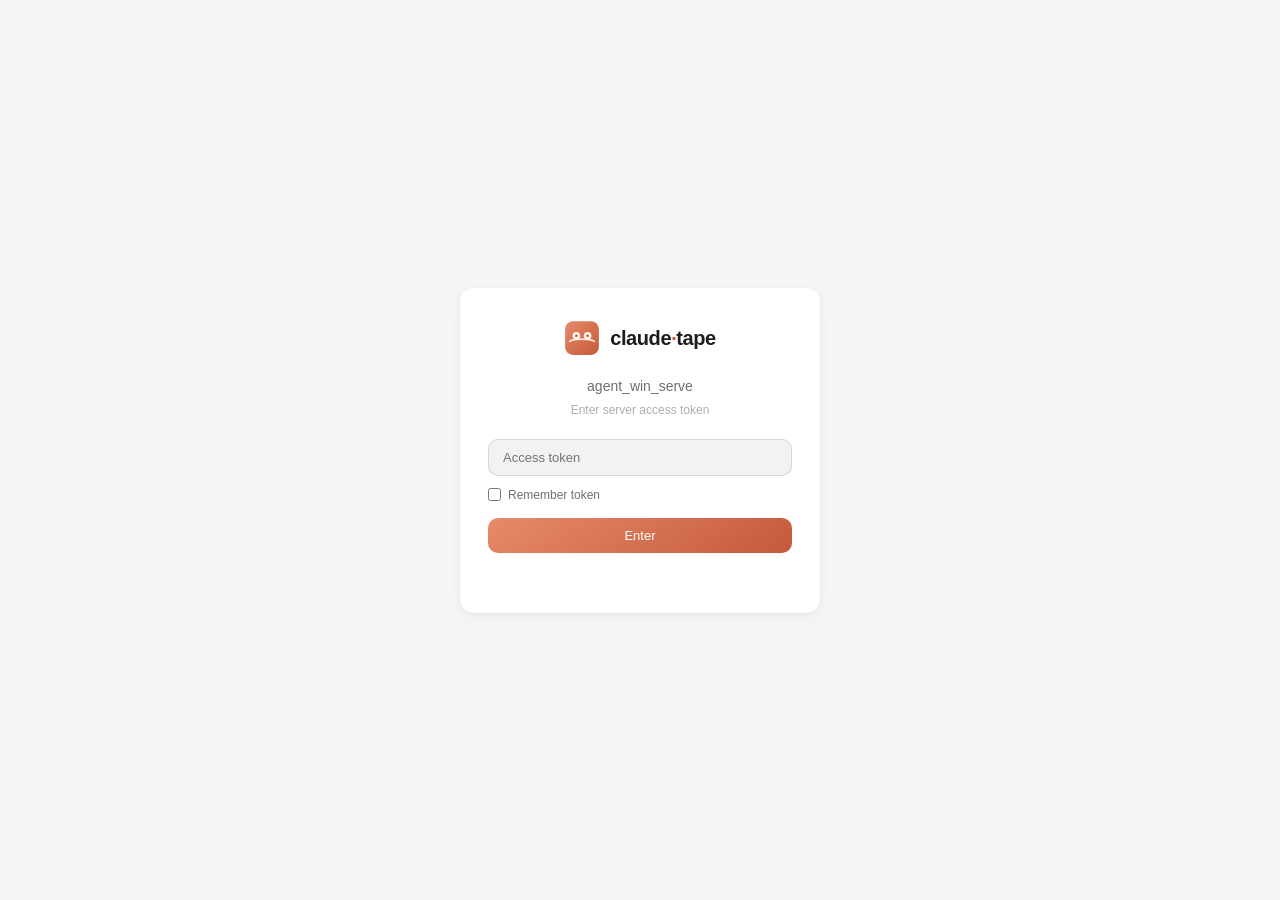
==== static/index.html @ 6f45e355 "feat(ui): cloud card in Config View — device authorization + disconnect Co-Authored-By: Claude Sonne" ====
<!DOCTYPE html>
<html lang="en">
<head>
  <meta charset="utf-8" />
  <meta name="viewport" content="width=device-width, initial-scale=1, viewport-fit=cover" />
  <title>claude·tape</title>
  <link rel="icon" href="/static/favicon.ico" type="image/x-icon" />
  <link rel="stylesheet" href="/static/vendor/xterm.css" />
  <style>
    /* ── Design Tokens — claude·tape Brand ────────────────────── */
    :root {
      --bg:       #f5f5f7;
      --s1:       #ffffff;
      --s2:       #f2f2f5;
      --s3:       #e8e8ed;
      --b:        rgba(0,0,0,.07);
      --bm:       rgba(0,0,0,.12);
      --t1:       #1d1d1f;
      --t2:       #6e6e73;
      --t3:       #aeaeb2;
      --accent:   #E78A6A;
      --accent-dk:#C45A3A;
      --accent-bg:rgba(231,138,106,.1);
      --accent-g: linear-gradient(145deg, #E78A6A, #C45A3A);
      --green:    #28a745;
      --red:      #ff3b30;
      --r:        14px;
      --rsm:      10px;
      --rxs:      8px;
      --card-shadow: 0 1px 3px rgba(0,0,0,.04), 0 4px 16px rgba(0,0,0,.04);
    }
    *, *::before, *::after { box-sizing: border-box; margin: 0; padding: 0; }

    html, body {
      height: 100%;
      background: var(--bg);
      color: var(--t1);
      font-family: -apple-system, BlinkMacSystemFont, "Helvetica Neue", "Segoe UI", sans-serif;
      font-size: 13px;
      line-height: 1.5;
      -webkit-font-smoothing: antialiased;
    }
    /* Subtle grain texture on background */
    body::after {
      content: ''; position: fixed; inset: 0; z-index: 0; pointer-events: none;
      opacity: .025;
      background-image: url("data:image/svg+xml,%3Csvg width='60' height='60' viewBox='0 0 60 60' xmlns='http://www.w3.org/2000/svg'%3E%3Cg fill='none' fill-rule='evenodd'%3E%3Cg fill='%23000' fill-opacity='1'%3E%3Cpath d='M36 34v-4h-2v4h-4v2h4v4h2v-4h4v-2h-4zm0-30V0h-2v4h-4v2h4v4h2V6h4V4h-4zM6 34v-4H4v4H0v2h4v4h2v-4h4v-2H6zM6 4V0H4v4H0v2h4v4h2V6h4V4H6z'/%3E%3C/g%3E%3C/g%3E%3C/svg%3E");
    }
    .hidden { display: none !important; }

    ::-webkit-scrollbar { width: 5px; height: 5px; }
    ::-webkit-scrollbar-track { background: transparent; }
    ::-webkit-scrollbar-thumb { background: rgba(0,0,0,.15); border-radius: 3px; }
    ::-webkit-scrollbar-thumb:hover { background: rgba(0,0,0,.25); }

    /* ── Token Gate ─────────────────────────────────────────── */
    #gate {
      position: fixed; inset: 0; z-index: 10;
      background: var(--bg);
      display: flex; align-items: center; justify-content: center;
    }
    .gate-box {
      width: 360px; max-width: 90vw;
      background: var(--s1);
      border-radius: var(--r);
      padding: 32px 28px;
      box-shadow: var(--card-shadow);
      animation: fadeUp .22s cubic-bezier(.16,1,.3,1);
    }
    .gate-brand {
      display: flex; align-items: center; justify-content: center;
      gap: 10px; margin-bottom: 20px;
    }
    .gate-brand svg { flex-shrink: 0; }
    .gate-brand-name {
      font-size: 20px; font-weight: 700; letter-spacing: -.02em;
      color: var(--t1);
    }
    .gate-brand-name em { font-style: normal; color: var(--accent-dk); }
    .gate-title {
      font-size: 14px; font-weight: 500;
      color: var(--t2); text-align: center; margin-bottom: 4px;
    }
    .gate-sub {
      font-size: 12px; color: var(--t3); text-align: center; margin-bottom: 20px;
    }
    .gate-box input[type="password"] {
      width: 100%; background: var(--s2); color: var(--t1);
      border: 1px solid var(--bm); border-radius: var(--rsm);
      padding: 10px 14px; font-size: 13px; outline: none; margin-bottom: 10px;
      transition: border-color .15s, box-shadow .15s;
    }
    .gate-box input[type="password"]:focus {
      border-color: var(--accent);
      box-shadow: 0 0 0 3px var(--accent-bg);
    }
    .gate-remember {
      display: flex; align-items: center; gap: 7px;
      font-size: 12px; color: var(--t2); margin-bottom: 14px; cursor: pointer;
      user-select: none;
    }
    .gate-remember input[type="checkbox"] {
      width: auto; margin: 0; accent-color: var(--accent); cursor: pointer;
    }
    #enter {
      width: 100%; background: var(--accent-g); color: #fff; border: none;
      border-radius: var(--rsm); padding: 10px; font-size: 13px;
      font-weight: 500; cursor: pointer;
      transition: filter .15s, transform .1s;
    }
    #enter:hover  { filter: brightness(1.08); }
    #enter:active { transform: scale(.98); filter: brightness(.95); }
    #gate-err { color: var(--red); font-size: 12px; min-height: 18px; margin-top: 10px; text-align: center; }

    /* ── Home ───────────────────────────────────────────────── */
    #home {
      position: fixed; inset: 0; z-index: 5;
      overflow-y: auto; background: var(--bg);
    }
    .home-wrap { max-width: 760px; margin: 0 auto; padding: 28px 20px 48px; }

    .sec-label {
      font-size: 10.5px; font-weight: 600; letter-spacing: .07em;
      text-transform: uppercase; color: var(--t3);
      padding: 0 4px; margin-bottom: 8px; margin-top: 26px;
    }
    .sec-label:first-child { margin-top: 0; }

    .home-card {
      background: var(--s1); border-radius: var(--r);
      box-shadow: var(--card-shadow); padding: 14px 16px;
      border: 1px solid var(--b);
    }
    .new-row { display: flex; gap: 8px; align-items: center; flex-wrap: wrap; }

    .new-row select {
      background: var(--s2); color: var(--t1);
      border: 1px solid var(--bm); border-radius: var(--rxs);
      padding: 7px 10px; font-size: 12px; outline: none; cursor: pointer;
      transition: border-color .15s; appearance: auto;
    }
    .new-row select:focus { border-color: var(--accent); }

    #start {
      background: var(--accent-g); color: #fff; border: none;
      border-radius: var(--rxs); padding: 7px 18px; font-size: 12px;
      font-weight: 500; cursor: pointer; transition: filter .15s;
    }
    #start:hover { filter: brightness(1.08); }

    #config {
      background: var(--s2); color: var(--t2);
      border: 1px solid var(--bm); border-radius: var(--rxs);
      padding: 7px 14px; font-size: 12px; cursor: pointer;
      transition: background .13s, color .13s, border-color .13s;
    }
    #config:hover { background: var(--s3); color: var(--t1); border-color: var(--accent); }

    /* History groups */
    .grp { margin-bottom: 8px; }
    .grp-head {
      display: flex; align-items: center; gap: 8px;
      padding: 7px 10px; border-radius: var(--rsm);
      cursor: pointer; user-select: none; transition: background .12s;
    }
    .grp-head:hover { background: rgba(0,0,0,.04); }
    .grp-head .caret { color: var(--t3); font-size: 10px; width: 10px; text-align: center; }
    .grp-head .path  { color: var(--t2); font-size: 12px; word-break: break-all; }
    .grp-head .count {
      margin-left: auto; font-size: 10.5px; color: var(--t3);
      background: var(--s3); border-radius: 20px; padding: 1px 8px;
    }

    .grp-body {
      background: var(--s1); border-radius: var(--rsm);
      box-shadow: var(--card-shadow);
      border: 1px solid var(--b);
    }

    /* Session row */
    .sess {
      display: flex; align-items: center; gap: 0;
      padding: 8px 12px; font-size: 12px;
      border-bottom: 1px solid var(--b);
      transition: background .1s; position: relative;
    }
    .sess:last-child { border-bottom: none; }
    .sess:hover { background: rgba(0,0,0,.025); }
    .grp-body .sess-hdr + .sess { border-radius: var(--rsm) var(--rsm) 0 0; }
    .grp-body .sess:last-child  { border-radius: 0 0 var(--rsm) var(--rsm); }
    .grp-body .sess:last-child:is(.sess-hdr + .sess) { border-radius: var(--rsm); }

    .sess .dot {
      width: 7px; height: 7px;
      flex: none; border-radius: 50%;
    }
    .sess .dot.active { background: var(--green); box-shadow: 0 0 4px rgba(40,167,69,.4); }
    .sess .dot.closed { background: var(--t3); }

    .sess .when {
      width: 88px; flex: none; padding-right: 8px;
      color: var(--t2); font-size: 11px; font-variant-numeric: tabular-nums;
    }
    .m-select {
      width: 150px; flex: none; margin-right: 4px;
      background: transparent; color: var(--accent-dk);
      border: 1px solid transparent; border-radius: var(--rxs);
      padding: 2px 4px; font-size: 11px; outline: none;
      cursor: pointer; appearance: auto;
      transition: background .12s, border-color .12s;
    }
    .m-select:hover { background: var(--accent-bg); border-color: rgba(231,138,106,.25); }
    .m-select:focus { background: var(--accent-bg); border-color: var(--accent); }
    .tag-input-wrap {
      flex: 1; min-width: 0; padding-right: 4px;
      display: flex; align-items: flex-start; gap: 4px;
    }
    .tag-input {
      flex: 1; min-width: 0;
      background: transparent; color: var(--t2);
      border: 1px solid transparent; border-radius: var(--rxs);
      padding: 2px 6px; font-size: 11px; outline: none;
      resize: none; overflow: hidden;
      line-height: 1.5; font-family: inherit;
      display: block;
      transition: border-color .15s, background .15s, color .15s;
    }
    .tag-input::placeholder { color: var(--t3); }
    .tag-input:hover { background: var(--s2); border-color: var(--bm); }
    .tag-input:focus {
      background: var(--s1); border-color: var(--accent); color: var(--t1);
      box-shadow: 0 0 0 2px var(--accent-bg);
    }
    .tag-btns { display: none; gap: 4px; flex: none; padding-top: 1px; }
    .tag-btns.visible { display: flex; }
    .sess .spacer { flex-shrink: 0; margin-left: auto; }

    /* Session column header */
    .sess-hdr {
      display: flex; align-items: center; gap: 0;
      padding: 6px 12px 4px;
      font-size: 10px; font-weight: 600; letter-spacing: .07em;
      text-transform: uppercase; color: var(--t3);
    }
    .sess-hdr .hdr-dot  { width: 7px; flex: none; }
    .sess-hdr .hdr-when { width: 88px; flex: none; padding-right: 8px; }
    .sess-hdr .hdr-model { width: 150px; flex: none; margin-right: 4px; }
    .sess-hdr .hdr-tag  { flex: 1; min-width: 0; }

    /* Session buttons */
    .sess button {
      flex: none;
      background: var(--s2); color: var(--t2);
      border: 1px solid var(--bm); border-radius: var(--rxs);
      padding: 3px 9px; font-size: 11px; cursor: pointer; white-space: nowrap;
      transition: background .12s, border-color .12s, color .12s;
    }
    .sess button:hover { background: var(--s3); color: var(--t1); }

    .sess button.act {
      background: var(--accent-g); color: #fff;
      border-color: transparent; font-weight: 500;
    }
    .sess button.act:hover { filter: brightness(1.08); }

    /* more dropdown */
    .more-wrap { position: relative; flex: none; margin-left: 6px; }
    .more-btn {
      background: transparent; border: none; cursor: pointer;
      color: var(--t3); font-size: 16px; padding: 0 4px;
      border-radius: var(--rxs);
      transition: background .1s, color .1s;
    }
    .more-btn:hover { background: rgba(0,0,0,.06); color: var(--t2); }
    .more-drop {
      position: absolute; top: 100%; right: 0; z-index: 9999;
      background: var(--s1);
      border: 1px solid var(--bm);
      border-radius: var(--rsm);
      box-shadow: 0 6px 24px rgba(0,0,0,.12), 0 1px 4px rgba(0,0,0,.07);
      min-width: 150px; padding: 4px;
      margin-top: 4px;
    }
    .mi {
      display: block; width: 100%; text-align: left;
      background: transparent; color: var(--t1);
      border: none; border-radius: var(--rxs);
      padding: 6px 10px; font-size: 12px; cursor: pointer;
      transition: background .1s;
    }
    .mi:hover { background: var(--s2); }
    .mi.del { color: var(--red); }
    .mi.del:hover { background: rgba(255,59,48,.08); }
    .more-sep { height: 1px; background: var(--b); margin: 3px 0; }

    /* ── Config View ────────────────────────────────────────── */
    #configview {
      position: fixed; inset: 0; z-index: 5;
      overflow-y: auto; background: var(--bg);
    }
    #cfgbar {
      display: flex; align-items: center; gap: 10px;
      padding: 8px 16px;
      background: var(--s1); border-bottom: 1px solid var(--b);
      position: sticky; top: 0; z-index: 2;
    }
    #cfgbar button {
      background: var(--s2); color: var(--t2);
      border: 1px solid var(--bm); border-radius: var(--rxs);
      padding: 5px 12px; font-size: 12px; cursor: pointer;
      transition: background .12s, color .12s;
    }
    #cfgbar button:hover { background: var(--s3); color: var(--t1); }
    .cfg-title {
      font-size: 13px; font-weight: 600; color: var(--t1);
    }
    #cfg-status { margin-left: auto; font-size: 12px; color: var(--accent-dk); }

    #cfg-body {
      max-width: 680px; margin: 0 auto; padding: 24px 20px 48px;
    }
    .cfg-card {
      background: var(--s1); border-radius: var(--r);
      box-shadow: var(--card-shadow); padding: 20px;
      margin-bottom: 16px;
      border: 1px solid var(--b);
    }
    .cfg-h {
      font-size: 13px; font-weight: 600; color: var(--t1);
      margin-bottom: 10px;
    }
    .cfg-field {
      display: block; font-size: 12px; color: var(--t2);
      margin-bottom: 12px;
    }
    .cfg-field input,
    .cfg-field textarea {
      display: block; width: 100%; margin-top: 5px;
      background: var(--s2); color: var(--t1);
      border: 1px solid var(--bm); border-radius: var(--rsm);
      padding: 8px 10px; font-size: 12px; outline: none;
      font-family: "SF Mono", "JetBrains Mono", monospace;
      transition: border-color .15s, box-shadow .15s;
    }
    .cfg-field input:focus,
    .cfg-field textarea:focus {
      border-color: var(--accent);
      box-shadow: 0 0 0 3px var(--accent-bg);
    }
    .cfg-field textarea { resize: vertical; }

    /* Model rows */
    .cfg-model-row {
      display: flex; align-items: center; gap: 6px;
      padding: 4px 0; font-size: 12px;
    }
    .cfg-model-row input[type="checkbox"] {
      accent-color: var(--accent);
    }
    .cfg-model-name {
      flex: 1; min-width: 0;
    }
    .cfg-model-name input {
      width: 100%;
      background: var(--s2); color: var(--t1);
      border: 1px solid transparent; border-radius: var(--rxs);
      padding: 3px 6px; font-size: 12px; outline: none;
      transition: border-color .12s;
    }
    .cfg-model-name input:focus { border-color: var(--accent); }
    .cfg-model-del {
      background: transparent; border: none; cursor: pointer;
      color: var(--t3); font-size: 14px; padding: 2px 4px;
      border-radius: 3px; transition: color .1s, background .1s;
    }
    .cfg-model-del:hover { color: var(--red); background: rgba(255,59,48,.08); }

    .cfg-actions {
      display: flex; gap: 8px; margin-top: 8px;
    }
    .cfg-actions button {
      flex: 1; border-radius: var(--rsm); padding: 9px; font-size: 13px;
      font-weight: 500; cursor: pointer; border: none;
      transition: filter .15s, background .12s;
    }
    #cfg-save {
      background: var(--accent-g); color: #fff;
    }
    #cfg-save:hover { filter: brightness(1.08); }
    #cfg-apply {
      background: var(--s2); color: var(--t1); border: 1px solid var(--bm);
    }
    #cfg-apply:hover { background: var(--s3); }

    .cfg-add {
      background: var(--s2); color: var(--t2);
      border: 1px solid var(--bm); border-radius: var(--rxs);
      padding: 5px 12px; font-size: 12px; cursor: pointer;
      transition: background .12s, color .12s, border-color .12s;
    }
    .cfg-add:hover { background: var(--s3); color: var(--t1); border-color: var(--accent); }

    /* ── Terminal View ──────────────────────────────────────── */
    #termview {
      position: fixed; inset: 0; z-index: 5;
      display: flex; flex-direction: column;
    }
      #term-container {
        flex: 1;
        min-height: 0;
        overflow: hidden;
      }
        #term-container {
          position: relative;
        }
        .term-panel {
          position: absolute;
          inset: 0;
        }


    #bar {
      display: flex; align-items: center; gap: 8px;
      padding: 6px 12px;
      background: var(--s1); border-bottom: 1px solid var(--b);
      flex: none;
    }
    #status {
      margin-left: auto; font-size: 11px; color: var(--accent-dk);
      font-family: "SF Mono", "JetBrains Mono", monospace;
    }
    #back {
      background: var(--s2); color: var(--t2);
      border: 1px solid var(--bm); border-radius: var(--rxs);
      padding: 4px 10px; font-size: 12px; cursor: pointer;
      transition: background .12s, color .12s;
    }
    #back:hover { background: var(--s3); color: var(--t1); }

    /* Tab strip */
    #tab-strip {
      display: flex; align-items: center; gap: 2px;
      overflow-x: auto; flex: 1; min-width: 0;
      padding: 0 4px;
    }
    .tab-btn {
      display: flex; align-items: center; gap: 4px;
      padding: 4px 8px; border-radius: var(--rxs);
      font-size: 12px; cursor: pointer; white-space: nowrap;
      background: transparent; border: 1px solid transparent;
      color: var(--t2); transition: background .12s, border-color .12s;
      max-width: 180px; min-width: 60px; flex: none;
    }
    .tab-btn:hover { background: rgba(0,0,0,.06); }
    .tab-btn.active { background: var(--accent-bg); color: var(--accent-dk); border-color: rgba(231,138,106,.25); }

    .tab-label {
      flex: 1; overflow: hidden; text-overflow: ellipsis;
      min-width: 0; white-space: nowrap;
    }
    .tab-close {
      flex: none; color: var(--t2); font-size: 16px; line-height: 1;
      padding: 2px 5px; border: 1px solid transparent; background: none; cursor: pointer;
      border-radius: var(--rxs); transition: background .12s, border-color .12s, color .12s;
    }
    .tab-close:hover { background: rgba(255,59,48,.08); border-color: rgba(255,59,48,.2); color: var(--red); }
    .tab-more-btn {
      flex: none; color: var(--t2); font-size: 13px; line-height: 1;
      padding: 3px 6px; border: 1px solid var(--b); background: var(--s2); cursor: pointer;
      border-radius: var(--rxs); transition: background .12s, border-color .12s, color .12s, box-shadow .12s;
    }
    .tab-more-btn:hover { background: var(--s3); border-color: var(--bm); color: var(--t1); box-shadow: 0 1px 4px rgba(0,0,0,.08); }
    .tab-more-btn:active { background: var(--accent-bg); border-color: var(--accent); color: var(--accent-dk); }

    /* Tab more dropdown */
    #tab-more-drop {
      position: absolute; z-index: 10000;
      background: var(--s1);
      border: 1px solid var(--bm);
      border-radius: var(--rsm);
      box-shadow: 0 6px 24px rgba(0,0,0,.12), 0 1px 4px rgba(0,0,0,.07);
      min-width: 170px; padding: 4px;
    }
    .tmi {
      display: block; width: 100%; text-align: left;
      background: transparent; color: var(--t1);
      border: none; border-radius: var(--rxs);
      padding: 6px 10px; font-size: 12px; cursor: pointer;
      transition: background .1s;
    }
    .tmi:hover { background: var(--s2); }
    .tab-more-sep { height: 1px; background: var(--b); margin: 3px 0; }
    .tab-more-model-row {
      display: flex; align-items: center; gap: 6px;
      padding: 5px 8px; font-size: 11px; color: var(--t2);
    }
    .tab-more-model-row select {
      flex: 1; min-width: 0;
      background: var(--s2); color: var(--t1);
      border: 1px solid var(--bm); border-radius: var(--rxs);
      padding: 3px 6px; font-size: 11px; outline: none; appearance: auto; cursor: pointer;
      transition: border-color .15s;
    }
    .tab-more-model-row select:focus { border-color: var(--accent); }

    #tab-add {
      flex: none; background: transparent; color: var(--t2);
      border: 1px solid var(--bm); border-radius: var(--rxs);
      padding: 3px 10px; font-size: 15px; line-height: 1.2;
      cursor: pointer; transition: background .12s, color .12s;
    }
    #tab-add:hover { background: rgba(0,0,0,.06); color: var(--t1); }

    #tab-resume {
      flex: none; background: transparent; color: var(--accent-dk);
      border: 1px solid rgba(231,138,106,.3); border-radius: var(--rxs);
      padding: 3px 10px; font-size: 15px; line-height: 1.2;
      cursor: pointer; transition: background .12s, color .12s, border-color .12s;
    }
    #tab-resume:hover { background: var(--accent-bg); border-color: var(--accent); color: var(--accent-dk); }

    /* ── Rename Tab Modal ───────────────────────────────────── */
    #rnm {
      position: fixed; inset: 0; z-index: 20000;
      background: rgba(0,0,0,.35);
      display: flex; align-items: center; justify-content: center;
      animation: fadeIn .12s ease;
    }
    .rnm-card {
      background: var(--s1); border-radius: var(--r);
      box-shadow: 0 20px 60px rgba(0,0,0,.2), 0 2px 8px rgba(0,0,0,.1);
      width: 300px; max-width: 90vw; padding: 24px 20px 18px;
      animation: fadeUp .16s cubic-bezier(.16,1,.3,1);
    }
    .rnm-title {
      font-size: 15px; font-weight: 600; letter-spacing: -.015em;
      color: var(--t1); margin-bottom: 14px;
    }
    .rnm-input {
      display: block; width: 100%;
      background: var(--s2); color: var(--t1);
      border: 1px solid var(--bm); border-radius: var(--rsm);
      padding: 9px 12px; font-size: 13px; outline: none;
      transition: border-color .15s, box-shadow .15s;
    }
    .rnm-input:focus {
      border-color: var(--accent);
      box-shadow: 0 0 0 3px var(--accent-bg);
    }
    .rnm-actions { display: flex; gap: 8px; margin-top: 14px; }
    .rnm-actions button {
      flex: 1; border-radius: var(--rsm); padding: 9px; font-size: 13px;
      cursor: pointer; border: none; transition: filter .15s, background .12s;
    }
    #rnm-cancel { background: var(--s2); color: var(--t1); border: 1px solid var(--bm) !important; }
    #rnm-cancel:hover { background: var(--s3); }
    #rnm-save { background: var(--accent-g); color: #fff; font-weight: 500; }
    #rnm-save:hover { filter: brightness(1.08); }

    /* ── New Tab Modal ──────────────────────────────────────── */
    #ntm {
      position: fixed; inset: 0; z-index: 20000;
      background: rgba(0,0,0,.35);
      display: flex; align-items: center; justify-content: center;
      animation: fadeIn .12s ease;
    }
    .ntm-card {
      background: var(--s1); border-radius: var(--r);
      box-shadow: 0 20px 60px rgba(0,0,0,.2), 0 2px 8px rgba(0,0,0,.1);
      width: 320px; max-width: 90vw; padding: 24px 20px 18px;
      animation: fadeUp .16s cubic-bezier(.16,1,.3,1);
    }
    .ntm-title {
      font-size: 15px; font-weight: 600; letter-spacing: -.015em;
      color: var(--t1); margin-bottom: 18px;
    }
    .ntm-field {
      display: block; font-size: 12px; color: var(--t2); margin-bottom: 14px;
    }
    .ntm-field select {
      display: block; width: 100%; margin-top: 5px;
      background: var(--s2); color: var(--t1);
      border: 1px solid var(--bm); border-radius: var(--rsm);
      padding: 8px 10px; font-size: 12px; outline: none; appearance: auto;
      transition: border-color .15s;
    }
    .ntm-field select:focus { border-color: var(--accent); }
    .ntm-actions { display: flex; gap: 8px; margin-top: 6px; }
    .ntm-actions button {
      flex: 1; border-radius: var(--rsm); padding: 9px; font-size: 13px;
      cursor: pointer; border: none; transition: filter .15s, background .12s;
    }
    #ntm-cancel { background: var(--s2); color: var(--t1); border: 1px solid var(--bm) !important; }
    #ntm-cancel:hover { background: var(--s3); }
    #ntm-start { background: var(--accent-g); color: #fff; font-weight: 500; }
    #ntm-start:hover { filter: brightness(1.08); }

    /* ── Animations ──────────────────────────────────────────── */
    @keyframes fadeUp {
      from { opacity: 0; transform: translateY(5px); }
      to   { opacity: 1; transform: translateY(0); }
    }
    @keyframes fadeIn {
      from { opacity: 0; }
      to   { opacity: 1; }
    }
    #home:not(.hidden) .home-wrap,
    #configview:not(.hidden) #cfg-body {
      animation: fadeUp .2s cubic-bezier(.16,1,.3,1);
    }

      /* ── Confirm Dialog (showConfirm) ───────────────────── */
      .confirm-overlay {
        position: fixed; inset: 0; z-index: 99999;
        background: rgba(0,0,0,.35);
        display: flex; align-items: center; justify-content: center;
        animation: fadeIn .12s ease;
      }
      .confirm-card {
        background: var(--s1); border-radius: var(--r);
        box-shadow: 0 20px 60px rgba(0,0,0,.2), 0 2px 8px rgba(0,0,0,.1);
        width: 320px; max-width: 90vw; padding: 24px 20px 18px;
        animation: fadeUp .16s cubic-bezier(.16,1,.3,1);
        text-align: center;
      }
      .confirm-msg {
        font-size: 13px; color: var(--t1); margin-bottom: 18px;
        line-height: 1.5;
      }
      .confirm-actions { display: flex; gap: 8px; }
      .confirm-actions button {
        flex: 1; border-radius: var(--rsm); padding: 9px; font-size: 13px;
        cursor: pointer; border: none; transition: filter .15s, background .12s;
      }
      .confirm-cancel {
        background: var(--s2); color: var(--t1);
        border: 1px solid var(--bm) !important;
      }
      .confirm-cancel:hover { background: var(--s3); }
      .confirm-ok {
        background: var(--accent-g); color: #fff; font-weight: 500;
      }
      .confirm-ok:hover { filter: brightness(1.08); }


    /* ── Brand ──────────────────────────────────────────── */
    .brand {
      display: flex; align-items: center; gap: 7px; flex: none;
    }
    .brand-name {
      font-size: 14px; font-weight: 700; letter-spacing: -.02em; color: var(--t1);
      white-space: nowrap;
    }
    .brand-name em { font-style: normal; color: var(--accent-dk); }

    /* ── Language Switcher ──────────────────────────────── */
    .lang-sw {
      display: flex; align-items: center; gap: 2px; flex: none;
      background: var(--s1); border: 1px solid var(--bm);
      border-radius: 20px; padding: 3px 8px;
    }
    .lb {
      background: none; border: none; cursor: pointer;
      font-size: 11px; color: var(--t3); padding: 1px 4px;
      border-radius: 3px; transition: color .12s;
    }
    .lb.active { color: var(--accent-dk); font-weight: 600; }
    .lb-sep { font-size: 11px; color: var(--t3); }

    /* ── History Tab Modal ───────────────────────────────── */
    #htm {
      position: fixed; inset: 0; z-index: 20000;
      background: rgba(0,0,0,.35);
      display: flex; align-items: center; justify-content: center;
      animation: fadeIn .12s ease;
    }
    .htm-card {
      background: var(--s1); border-radius: var(--r);
      box-shadow: 0 20px 60px rgba(0,0,0,.2), 0 2px 8px rgba(0,0,0,.1);
      width: 480px; max-width: 92vw; max-height: 80vh;
      padding: 20px 20px 16px;
      animation: fadeUp .16s cubic-bezier(.16,1,.3,1);
      display: flex; flex-direction: column;
    }
    .htm-title {
      font-size: 15px; font-weight: 600; letter-spacing: -.015em;
      color: var(--t1); margin-bottom: 10px; flex: none;
    }
    .htm-list {
      flex: 1; overflow-y: auto; min-height: 60px;
      border: 1px solid var(--b); border-radius: var(--rsm);
    }
    .htm-row {
      display: flex; align-items: center; gap: 8px;
      padding: 8px 12px; font-size: 12px;
      border-bottom: 1px solid var(--b);
    }
    .htm-row:last-child { border-bottom: none; }
    .htm-row:hover { background: rgba(0,0,0,.025); }
    .htm-tag {
      flex: 1; min-width: 0;
      overflow: hidden; text-overflow: ellipsis; white-space: nowrap;
      color: var(--t2);
    }
    .htm-open {
      flex: none; background: var(--accent-g); color: #fff;
      border: none; border-radius: var(--rxs);
      padding: 3px 10px; font-size: 11px; font-weight: 500;
      cursor: pointer; transition: filter .12s;
    }
    .htm-open:hover { filter: brightness(1.08); }
    .htm-foot {
      display: flex; justify-content: flex-end;
      margin-top: 12px; flex: none;
    }
    #htm-cancel {
      background: var(--s2); color: var(--t2);
      border: 1px solid var(--bm); border-radius: var(--rsm);
      padding: 7px 18px; font-size: 12px; cursor: pointer;
      transition: background .12s;
    }
    #htm-cancel:hover { background: var(--s3); color: var(--t1); }

    /* ── Resume Tab Button ───────────────────────────────── */
    #tab-resume {
      flex: none; background: transparent; color: var(--t2);
      border: 1px solid var(--bm); border-radius: var(--rxs);
      padding: 3px 10px; font-size: 14px; line-height: 1.3;
      cursor: pointer; transition: background .12s, color .12s;
    }
    #tab-resume:hover { background: rgba(0,0,0,.06); color: var(--t1); }

    /* ── Confirm Dialog ───────────────────────────────────── */
    .confirm-card {
      background: var(--s1); border-radius: var(--r);
      box-shadow: 0 20px 60px rgba(0,0,0,.2), 0 2px 8px rgba(0,0,0,.1);
      width: 320px; max-width: 90vw; padding: 24px 20px 18px;
      animation: fadeUp .16s cubic-bezier(.16,1,.3,1);
    }
    .confirm-msg {
      font-size: 14px; line-height: 1.5; color: var(--t1);
      margin-bottom: 18px;
    }
    .confirm-actions { display: flex; gap: 8px; justify-content: flex-end; }
    .confirm-actions button {
      border-radius: var(--rsm); padding: 8px 20px; font-size: 13px;
      cursor: pointer; border: none; font-weight: 500;
      transition: filter .15s, background .12s;
    }
    .confirm-cancel {
      background: var(--s2); color: var(--t1);
      border: 1px solid var(--bm);
    }
    .confirm-cancel:hover { background: var(--s3); }
    .confirm-ok { background: var(--accent-g); color: #fff; }
    .confirm-ok:hover { filter: brightness(1.08); }

    /* ── Cloud card ── */
    .cloud-status { display:flex; align-items:center; gap:8px; font-size:13.5px; color:var(--t2,#6e6e73); margin-bottom:12px; }
    .cloud-dot { width:8px; height:8px; border-radius:50%; background:#aeaeb2; }
    .cloud-dot.on { background:#28a745; }
    .cloud-btn-primary { padding:8px 15px; font-size:13.5px; font-weight:550; border:none; border-radius:8px; cursor:pointer; color:#fff; background:linear-gradient(145deg,#E78A6A,#C45A3A); }
    .cloud-btn-ghost { padding:8px 15px; font-size:13.5px; border:1px solid rgba(0,0,0,.08); border-radius:8px; cursor:pointer; background:transparent; color:#6e6e73; }
    .cloud-authbox { margin-top:16px; padding:16px; border-radius:14px; background:rgba(196,90,58,.06); border:1px solid rgba(196,90,58,.18); text-align:center; }
    .cloud-authbox-label { font-size:12px; color:#6e6e73; }
    .cloud-usercode { font-family:"SF Mono","JetBrains Mono",monospace; font-size:28px; font-weight:700; letter-spacing:3px; color:#C45A3A; margin:10px 0; }
    .cloud-link { display:inline-block; font-size:13.5px; color:#0071e3; text-decoration:none; margin-bottom:10px; }
    .cloud-auth-hint { font-size:12px; color:#aeaeb2; margin-bottom:10px; }
  </style>
</head>
<body>

  <!-- Token Gate -->
  <div id="gate">
    <div class="gate-box">
      <div class="gate-brand">
        <svg width="36" height="36" viewBox="0 0 32 32" style="display:block">
          <defs>
            <linearGradient id="bg-grad-gate" x1="0" x2="1" y1="0" y2="1">
              <stop offset="0%" stop-color="#E78A6A"/>
              <stop offset="100%" stop-color="#C45A3A"/>
            </linearGradient>
          </defs>
          <rect x="1" y="1" width="30" height="30" rx="7" fill="url(#bg-grad-gate)"/>
          <path d="M5 19c3 -2 6 -2 11 -2s8 0 11 2" stroke="#FFF7EE" stroke-width="1.6" stroke-linecap="round" fill="none" opacity=".85"/>
          <circle cx="11" cy="14" r="3.4" fill="#FFF7EE"/>
          <circle cx="21" cy="14" r="3.4" fill="#FFF7EE"/>
          <circle cx="11" cy="14" r="1.2" fill="#C45A3A"/>
          <circle cx="21" cy="14" r="1.2" fill="#C45A3A"/>
        </svg>
        <span class="gate-brand-name">claude<em>·</em>tape</span>
      </div>
      <div class="gate-title">agent_win_serve</div>
      <div class="gate-sub" data-i18n="gate_sub">Enter server access token</div>
      <input id="token-input" type="password"
             placeholder="Access token" data-i18n-ph="gate_placeholder" autocomplete="off" />
      <label class="gate-remember">
        <input type="checkbox" id="remember-token" />
        <span data-i18n="gate_remember">Remember token</span>
      </label>
      <button id="enter" data-i18n="gate_enter">Enter</button>
      <div id="gate-err"></div>
    </div>
  </div>

  <!-- Home -->
  <div id="home" class="hidden">
    <div class="home-wrap">
      <div style="display:flex;align-items:center;justify-content:space-between;margin-bottom:20px">
        <div class="brand">
          <svg width="28" height="28" viewBox="0 0 32 32" style="display:block">
            <defs>
              <linearGradient id="bg-grad2" x1="0" x2="1" y1="0" y2="1">
                <stop offset="0%" stop-color="#E78A6A"/>
                <stop offset="100%" stop-color="#C45A3A"/>
              </linearGradient>
            </defs>
            <rect x="1" y="1" width="30" height="30" rx="7" fill="url(#bg-grad2)"/>
            <path d="M5 19c3 -2 6 -2 11 -2s8 0 11 2" stroke="#FFF7EE" stroke-width="1.6" stroke-linecap="round" fill="none" opacity=".85"/>
            <circle cx="11" cy="14" r="3.4" fill="#FFF7EE"/>
            <circle cx="21" cy="14" r="3.4" fill="#FFF7EE"/>
            <circle cx="11" cy="14" r="1.2" fill="#C45A3A"/>
            <circle cx="21" cy="14" r="1.2" fill="#C45A3A"/>
          </svg>
          <span class="brand-name" style="font-size:17px">claude<em>·</em>tape</span>
        </div>
        <div class="lang-sw">
          <button class="lb" data-lang="en">EN</button>
          <span class="lb-sep">|</span>
          <button class="lb" data-lang="zh">中</button>
        </div>
      </div>
      <div class="sec-label" data-i18n="sec_new_session">New Session</div>
      <div class="home-card">
        <div class="new-row">
          <select id="model"></select>
          <select id="cwd"></select>
          <button id="start" data-i18n="btn_start">Start</button>
          <button id="config" data-i18n="btn_config">Config</button>
        </div>
      </div>
      <div class="sec-label" data-i18n="sec_history">History</div>
      <div id="history"></div>
    </div>
  </div>

  <!-- Terminal View -->
  <div id="termview" class="hidden">
    <div id="bar">
      <div class="brand" style="flex:none">
        <svg width="22" height="22" viewBox="0 0 32 32" style="display:block">
          <defs>
            <linearGradient id="bg-grad" x1="0" x2="1" y1="0" y2="1">
              <stop offset="0%" stop-color="#E78A6A"/>
              <stop offset="100%" stop-color="#C45A3A"/>
            </linearGradient>
          </defs>
          <rect x="1" y="1" width="30" height="30" rx="7" fill="url(#bg-grad)"/>
          <path d="M5 19c3 -2 6 -2 11 -2s8 0 11 2" stroke="#FFF7EE" stroke-width="1.6" stroke-linecap="round" fill="none" opacity=".85"/>
          <circle cx="11" cy="14" r="3.4" fill="#FFF7EE"/>
          <circle cx="21" cy="14" r="3.4" fill="#FFF7EE"/>
          <circle cx="11" cy="14" r="1.2" fill="#C45A3A"/>
          <circle cx="21" cy="14" r="1.2" fill="#C45A3A"/>
        </svg>
        <span class="brand-name">claude<em>·</em>tape</span>
      </div>
      <button id="back" data-i18n="btn_back">← Back</button>
      <div id="tab-strip"></div>
      <button id="tab-resume" data-i18n-title="htm_title">⊕</button>
      <button id="tab-add">+</button>
      <div id="tab-more-drop" class="hidden"></div>
      <span id="status"></span>
      <div class="lang-sw">
        <button class="lb" data-lang="en">EN</button>
        <span class="lb-sep">|</span>
        <button class="lb" data-lang="zh">中</button>
      </div>
    </div>
    <div id="term-container"></div>
  </div>

  <!-- New Tab Modal -->
  <div id="ntm" class="hidden">
    <div class="ntm-card">
      <div class="ntm-title" data-i18n="ntm_title">New Session</div>
      <label class="ntm-field">
        <span data-i18n="ntm_model">Model</span>
        <select id="ntm-model"></select>
      </label>
      <label class="ntm-field">
        <span data-i18n="ntm_project">Project</span>
        <select id="ntm-cwd"></select>
      </label>
      <div class="ntm-actions">
        <button id="ntm-cancel" data-i18n="ntm_cancel">Cancel</button>
        <button id="ntm-start" data-i18n="ntm_start">Start</button>
      </div>
    </div>
  </div>

  <!-- History Tab Modal -->
  <div id="htm" class="hidden">
    <div class="htm-card">
      <div class="htm-title" data-i18n="htm_title">Resume Session</div>
      <div id="htm-list" class="htm-list"></div>
      <div class="htm-foot">
        <button id="htm-cancel" data-i18n="ntm_cancel">Cancel</button>
      </div>
    </div>
  </div>

  <!-- Rename Tab Modal -->
  <div id="rnm" class="hidden">
    <div class="rnm-card">
      <div id="rnm-title" class="rnm-title" data-i18n="rename_title">Rename Session</div>
      <input id="rnm-input" class="rnm-input" type="text" />
      <div class="rnm-actions">
        <button id="rnm-cancel" data-i18n="rename_cancel">Cancel</button>
        <button id="rnm-save"   data-i18n="rename_save">Save</button>
      </div>
    </div>
  </div>

  <!-- Config View -->
  <div id="configview" class="hidden">
    <div id="cfgbar">
      <button id="cfg-back" data-i18n="btn_cfg_back">← Back</button>
      <span class="cfg-title" data-i18n="cfg_title">Config</span>
      <span id="cfg-status"></span>
      <div class="lang-sw">
        <button class="lb" data-lang="en">EN</button>
        <span class="lb-sep">|</span>
        <button class="lb" data-lang="zh">中</button>
      </div>
    </div>
    <div id="cfg-body">
      <div class="cfg-card">
        <label class="cfg-field">claude_bin
          <input id="cfg-claude-bin" type="text" />
        </label>
        <label class="cfg-field">access_token
          <input id="cfg-token" type="text" />
        </label>
<label class="cfg-field">
          <span data-i18n="cfg_dirs_label">project_dirs (one per line)</span>
          <textarea id="cfg-dirs" rows="4"></textarea>
        </label>
      </div>
      <div class="cfg-card">
        <div class="cfg-h" data-i18n="cfg_models_label">Models</div>
        <div id="cfg-models"></div>
        <div style="display:flex;gap:8px;flex-wrap:wrap">
          <button id="cfg-add-model" class="cfg-add" data-i18n="cfg_add_model">+ Add model</button>
          <button id="cfg-import-model" class="cfg-add" data-i18n="cfg_import_model">↑ Import</button>
          <button id="cfg-export-model" class="cfg-add" data-i18n="cfg_export_model">↓ Export</button>
        </div>
        <input type="file" id="cfg-import-file" accept=".json" style="display:none">
      </div>
      <div class="cfg-card" id="cloud-card">
        <div class="cfg-h" data-i18n="cloud_title">Cloud</div>
        <div id="cloud-status-line" class="cloud-status">
          <span id="cloud-dot" class="cloud-dot"></span>
          <span id="cloud-status-text" data-i18n="cloud_unbound">Not connected</span>
        </div>
        <label class="cfg-field" data-i18n-wrap>
          <span data-i18n="cloud_base_url">Cloud server</span>
          <input id="cloud-base-url" type="text" />
        </label>
        <div style="display:flex;gap:8px;flex-wrap:wrap;margin-top:8px">
          <button id="cloud-connect" class="cloud-btn-primary" data-i18n="cloud_connect">Connect</button>
          <button id="cloud-logout" class="cloud-btn-ghost" data-i18n="cloud_logout">Disconnect</button>
        </div>
        <!-- device authorization in progress -->
        <div id="cloud-authbox" class="cloud-authbox hidden">
          <div class="cloud-authbox-label" data-i18n="cloud_enter_code">Confirm this code in your browser:</div>
          <div id="cloud-usercode" class="cloud-usercode">----</div>
          <a id="cloud-open-link" class="cloud-link" target="_blank" rel="noopener" data-i18n="cloud_open_browser">Open authorization page</a>
          <div id="cloud-auth-hint" class="cloud-auth-hint" data-i18n="cloud_waiting">Waiting for confirmation…</div>
          <button id="cloud-auth-cancel" class="cloud-btn-ghost" data-i18n="cloud_cancel">Cancel</button>
        </div>
      </div>
      <div class="cfg-actions">
        <button id="cfg-save" data-i18n="cfg_save">Save</button>
        <button id="cfg-apply" data-i18n="cfg_apply">Apply</button>
      </div>
    </div>
  </div>

  <script src="/static/vendor/xterm.js"></script>
  <script src="/static/vendor/addon-fit.js"></script>
  <script src="/static/terminal.js"></script>
</body>
</html>
---- static/vendor/xterm.css ----
/**
 * Copyright (c) 2014 The xterm.js authors. All rights reserved.
 * Copyright (c) 2012-2013, Christopher Jeffrey (MIT License)
 * https://github.com/chjj/term.js
 * @license MIT
 *
 * Permission is hereby granted, free of charge, to any person obtaining a copy
 * of this software and associated documentation files (the "Software"), to deal
 * in the Software without restriction, including without limitation the rights
 * to use, copy, modify, merge, publish, distribute, sublicense, and/or sell
 * copies of the Software, and to permit persons to whom the Software is
 * furnished to do so, subject to the following conditions:
 *
 * The above copyright notice and this permission notice shall be included in
 * all copies or substantial portions of the Software.
 *
 * THE SOFTWARE IS PROVIDED "AS IS", WITHOUT WARRANTY OF ANY KIND, EXPRESS OR
 * IMPLIED, INCLUDING BUT NOT LIMITED TO THE WARRANTIES OF MERCHANTABILITY,
 * FITNESS FOR A PARTICULAR PURPOSE AND NONINFRINGEMENT. IN NO EVENT SHALL THE
 * AUTHORS OR COPYRIGHT HOLDERS BE LIABLE FOR ANY CLAIM, DAMAGES OR OTHER
 * LIABILITY, WHETHER IN AN ACTION OF CONTRACT, TORT OR OTHERWISE, ARISING FROM,
 * OUT OF OR IN CONNECTION WITH THE SOFTWARE OR THE USE OR OTHER DEALINGS IN
 * THE SOFTWARE.
 *
 * Originally forked from (with the author's permission):
 *   Fabrice Bellard's javascript vt100 for jslinux:
 *   http://bellard.org/jslinux/
 *   Copyright (c) 2011 Fabrice Bellard
 *   The original design remains. The terminal itself
 *   has been extended to include xterm CSI codes, among
 *   other features.
 */

/**
 *  Default styles for xterm.js
 */

.xterm {
    cursor: text;
    position: relative;
    user-select: none;
    -ms-user-select: none;
    -webkit-user-select: none;
}

.xterm.focus,
.xterm:focus {
    outline: none;
}

.xterm .xterm-helpers {
    position: absolute;
    top: 0;
    /**
     * The z-index of the helpers must be higher than the canvases in order for
     * IMEs to appear on top.
     */
    z-index: 5;
}

.xterm .xterm-helper-textarea {
    padding: 0;
    border: 0;
    margin: 0;
    /* Move textarea out of the screen to the far left, so that the cursor is not visible */
    position: absolute;
    opacity: 0;
    left: -9999em;
    top: 0;
    width: 0;
    height: 0;
    z-index: -5;
    /** Prevent wrapping so the IME appears against the textarea at the correct position */
    white-space: nowrap;
    overflow: hidden;
    resize: none;
}

.xterm .composition-view {
    /* TODO: Composition position got messed up somewhere */
    background: #000;
    color: #FFF;
    display: none;
    position: absolute;
    white-space: nowrap;
    z-index: 1;
}

.xterm .composition-view.active {
    display: block;
}

.xterm .xterm-viewport {
    /* On OS X this is required in order for the scroll bar to appear fully opaque */
    background-color: #000;
    overflow-y: scroll;
    cursor: default;
    position: absolute;
    right: 0;
    left: 0;
    top: 0;
    bottom: 0;
}

.xterm .xterm-screen {
    position: relative;
}

.xterm .xterm-screen canvas {
    position: absolute;
    left: 0;
    top: 0;
}

.xterm .xterm-scroll-area {
    visibility: hidden;
}

.xterm-char-measure-element {
    display: inline-block;
    visibility: hidden;
    position: absolute;
    top: 0;
    left: -9999em;
    line-height: normal;
}

.xterm.enable-mouse-events {
    /* When mouse events are enabled (eg. tmux), revert to the standard pointer cursor */
    cursor: default;
}

.xterm.xterm-cursor-pointer,
.xterm .xterm-cursor-pointer {
    cursor: pointer;
}

.xterm.column-select.focus {
    /* Column selection mode */
    cursor: crosshair;
}

.xterm .xterm-accessibility:not(.debug),
.xterm .xterm-message {
    position: absolute;
    left: 0;
    top: 0;
    bottom: 0;
    right: 0;
    z-index: 10;
    color: transparent;
    pointer-events: none;
}

.xterm .xterm-accessibility-tree:not(.debug) *::selection {
  color: transparent;
}

.xterm .xterm-accessibility-tree {
  user-select: text;
  white-space: pre;
}

.xterm .live-region {
    position: absolute;
    left: -9999px;
    width: 1px;
    height: 1px;
    overflow: hidden;
}

.xterm-dim {
    /* Dim should not apply to background, so the opacity of the foreground color is applied
     * explicitly in the generated class and reset to 1 here */
    opacity: 1 !important;
}

.xterm-underline-1 { text-decoration: underline; }
.xterm-underline-2 { text-decoration: double underline; }
.xterm-underline-3 { text-decoration: wavy underline; }
.xterm-underline-4 { text-decoration: dotted underline; }
.xterm-underline-5 { text-decoration: dashed underline; }

.xterm-overline {
    text-decoration: overline;
}

.xterm-overline.xterm-underline-1 { text-decoration: overline underline; }
.xterm-overline.xterm-underline-2 { text-decoration: overline double underline; }
.xterm-overline.xterm-underline-3 { text-decoration: overline wavy underline; }
.xterm-overline.xterm-underline-4 { text-decoration: overline dotted underline; }
.xterm-overline.xterm-underline-5 { text-decoration: overline dashed underline; }

.xterm-strikethrough {
    text-decoration: line-through;
}

.xterm-screen .xterm-decoration-container .xterm-decoration {
	z-index: 6;
	position: absolute;
}

.xterm-screen .xterm-decoration-container .xterm-decoration.xterm-decoration-top-layer {
	z-index: 7;
}

.xterm-decoration-overview-ruler {
    z-index: 8;
    position: absolute;
    top: 0;
    right: 0;
    pointer-events: none;
}

.xterm-decoration-top {
    z-index: 2;
    position: relative;
}
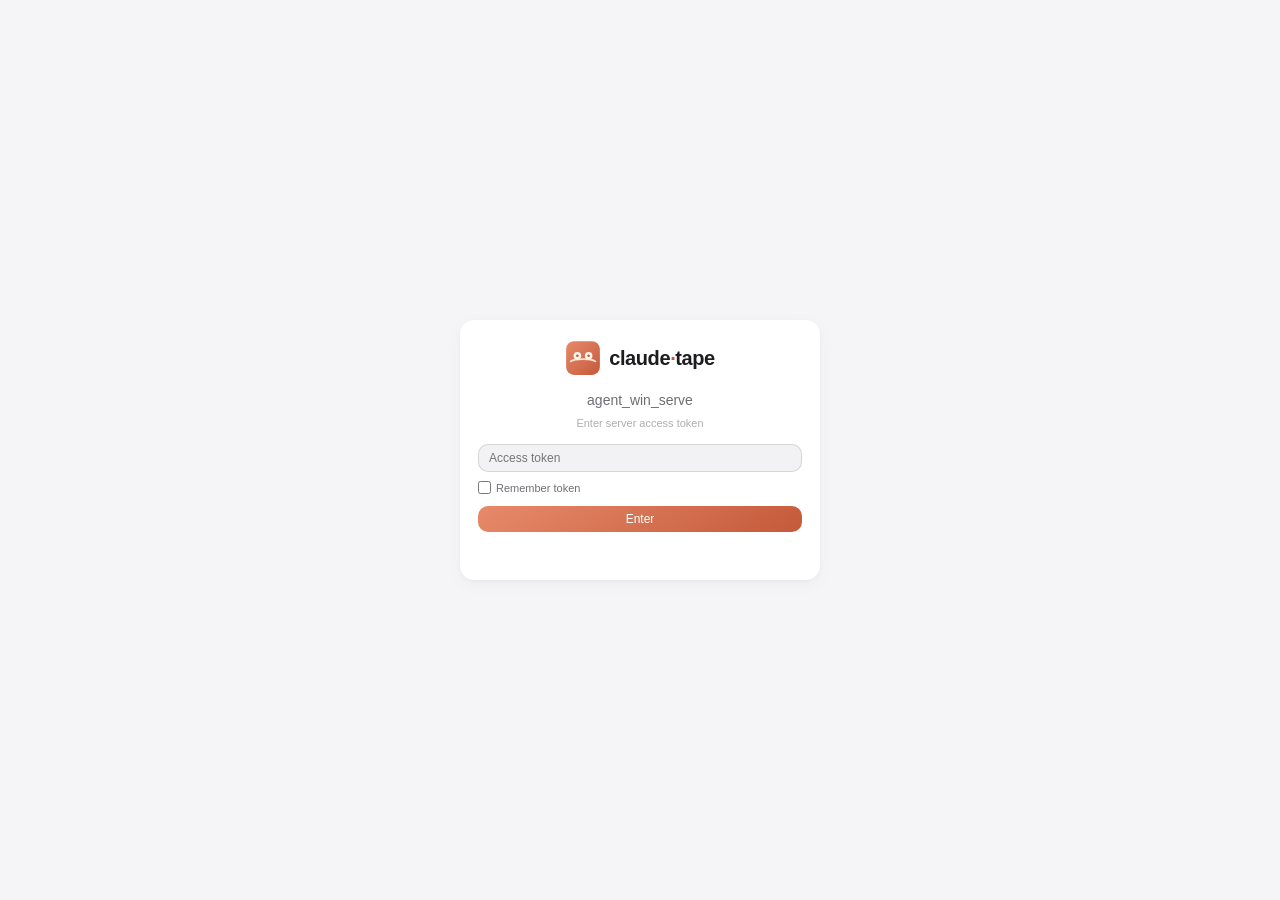
==== commit 6e2dc31d: "feat: Home页重构 — 独立卡片布局 + 常用功能区 - New Session卡片精简为 model/cwd/Start - History区域包裹在独立卡片内 - 新增「常用功能」卡片（C" ====
--- a/static/index.html
+++ b/static/index.html
@@ -6,767 +6,7 @@
   <title>claude·tape</title>
   <link rel="icon" href="/static/favicon.ico" type="image/x-icon" />
   <link rel="stylesheet" href="/static/vendor/xterm.css" />
-  <style>
-    /* ── Design Tokens — claude·tape Brand ────────────────────── */
-    :root {
-      --bg:       #f5f5f7;
-      --s1:       #ffffff;
-      --s2:       #f2f2f5;
-      --s3:       #e8e8ed;
-      --b:        rgba(0,0,0,.07);
-      --bm:       rgba(0,0,0,.12);
-      --t1:       #1d1d1f;
-      --t2:       #6e6e73;
-      --t3:       #aeaeb2;
-      --accent:   #E78A6A;
-      --accent-dk:#C45A3A;
-      --accent-bg:rgba(231,138,106,.1);
-      --accent-g: linear-gradient(145deg, #E78A6A, #C45A3A);
-      --green:    #28a745;
-      --red:      #ff3b30;
-      --r:        14px;
-      --rsm:      10px;
-      --rxs:      8px;
-      --card-shadow: 0 1px 3px rgba(0,0,0,.04), 0 4px 16px rgba(0,0,0,.04);
-    }
-    *, *::before, *::after { box-sizing: border-box; margin: 0; padding: 0; }
-
-    html, body {
-      height: 100%;
-      background: var(--bg);
-      color: var(--t1);
-      font-family: -apple-system, BlinkMacSystemFont, "Helvetica Neue", "Segoe UI", sans-serif;
-      font-size: 13px;
-      line-height: 1.5;
-      -webkit-font-smoothing: antialiased;
-    }
-    /* Subtle grain texture on background */
-    body::after {
-      content: ''; position: fixed; inset: 0; z-index: 0; pointer-events: none;
-      opacity: .025;
-      background-image: url("data:image/svg+xml,%3Csvg width='60' height='60' viewBox='0 0 60 60' xmlns='http://www.w3.org/2000/svg'%3E%3Cg fill='none' fill-rule='evenodd'%3E%3Cg fill='%23000' fill-opacity='1'%3E%3Cpath d='M36 34v-4h-2v4h-4v2h4v4h2v-4h4v-2h-4zm0-30V0h-2v4h-4v2h4v4h2V6h4V4h-4zM6 34v-4H4v4H0v2h4v4h2v-4h4v-2H6zM6 4V0H4v4H0v2h4v4h2V6h4V4H6z'/%3E%3C/g%3E%3C/g%3E%3C/svg%3E");
-    }
-    .hidden { display: none !important; }
-
-    ::-webkit-scrollbar { width: 5px; height: 5px; }
-    ::-webkit-scrollbar-track { background: transparent; }
-    ::-webkit-scrollbar-thumb { background: rgba(0,0,0,.15); border-radius: 3px; }
-    ::-webkit-scrollbar-thumb:hover { background: rgba(0,0,0,.25); }
-
-    /* ── Token Gate ─────────────────────────────────────────── */
-    #gate {
-      position: fixed; inset: 0; z-index: 10;
-      background: var(--bg);
-      display: flex; align-items: center; justify-content: center;
-    }
-    .gate-box {
-      width: 360px; max-width: 90vw;
-      background: var(--s1);
-      border-radius: var(--r);
-      padding: 32px 28px;
-      box-shadow: var(--card-shadow);
-      animation: fadeUp .22s cubic-bezier(.16,1,.3,1);
-    }
-    .gate-brand {
-      display: flex; align-items: center; justify-content: center;
-      gap: 10px; margin-bottom: 20px;
-    }
-    .gate-brand svg { flex-shrink: 0; }
-    .gate-brand-name {
-      font-size: 20px; font-weight: 700; letter-spacing: -.02em;
-      color: var(--t1);
-    }
-    .gate-brand-name em { font-style: normal; color: var(--accent-dk); }
-    .gate-title {
-      font-size: 14px; font-weight: 500;
-      color: var(--t2); text-align: center; margin-bottom: 4px;
-    }
-    .gate-sub {
-      font-size: 12px; color: var(--t3); text-align: center; margin-bottom: 20px;
-    }
-    .gate-box input[type="password"] {
-      width: 100%; background: var(--s2); color: var(--t1);
-      border: 1px solid var(--bm); border-radius: var(--rsm);
-      padding: 10px 14px; font-size: 13px; outline: none; margin-bottom: 10px;
-      transition: border-color .15s, box-shadow .15s;
-    }
-    .gate-box input[type="password"]:focus {
-      border-color: var(--accent);
-      box-shadow: 0 0 0 3px var(--accent-bg);
-    }
-    .gate-remember {
-      display: flex; align-items: center; gap: 7px;
-      font-size: 12px; color: var(--t2); margin-bottom: 14px; cursor: pointer;
-      user-select: none;
-    }
-    .gate-remember input[type="checkbox"] {
-      width: auto; margin: 0; accent-color: var(--accent); cursor: pointer;
-    }
-    #enter {
-      width: 100%; background: var(--accent-g); color: #fff; border: none;
-      border-radius: var(--rsm); padding: 10px; font-size: 13px;
-      font-weight: 500; cursor: pointer;
-      transition: filter .15s, transform .1s;
-    }
-    #enter:hover  { filter: brightness(1.08); }
-    #enter:active { transform: scale(.98); filter: brightness(.95); }
-    #gate-err { color: var(--red); font-size: 12px; min-height: 18px; margin-top: 10px; text-align: center; }
-
-    /* ── Home ───────────────────────────────────────────────── */
-    #home {
-      position: fixed; inset: 0; z-index: 5;
-      overflow-y: auto; background: var(--bg);
-    }
-    .home-wrap { max-width: 760px; margin: 0 auto; padding: 28px 20px 48px; }
-
-    .sec-label {
-      font-size: 10.5px; font-weight: 600; letter-spacing: .07em;
-      text-transform: uppercase; color: var(--t3);
-      padding: 0 4px; margin-bottom: 8px; margin-top: 26px;
-    }
-    .sec-label:first-child { margin-top: 0; }
-
-    .home-card {
-      background: var(--s1); border-radius: var(--r);
-      box-shadow: var(--card-shadow); padding: 14px 16px;
-      border: 1px solid var(--b);
-    }
-    .new-row { display: flex; gap: 8px; align-items: center; flex-wrap: wrap; }
-
-    .new-row select {
-      background: var(--s2); color: var(--t1);
-      border: 1px solid var(--bm); border-radius: var(--rxs);
-      padding: 7px 10px; font-size: 12px; outline: none; cursor: pointer;
-      transition: border-color .15s; appearance: auto;
-    }
-    .new-row select:focus { border-color: var(--accent); }
-
-    #start {
-      background: var(--accent-g); color: #fff; border: none;
-      border-radius: var(--rxs); padding: 7px 18px; font-size: 12px;
-      font-weight: 500; cursor: pointer; transition: filter .15s;
-    }
-    #start:hover { filter: brightness(1.08); }
-
-    #config {
-      background: var(--s2); color: var(--t2);
-      border: 1px solid var(--bm); border-radius: var(--rxs);
-      padding: 7px 14px; font-size: 12px; cursor: pointer;
-      transition: background .13s, color .13s, border-color .13s;
-    }
-    #config:hover { background: var(--s3); color: var(--t1); border-color: var(--accent); }
-
-    /* History groups */
-    .grp { margin-bottom: 8px; }
-    .grp-head {
-      display: flex; align-items: center; gap: 8px;
-      padding: 7px 10px; border-radius: var(--rsm);
-      cursor: pointer; user-select: none; transition: background .12s;
-    }
-    .grp-head:hover { background: rgba(0,0,0,.04); }
-    .grp-head .caret { color: var(--t3); font-size: 10px; width: 10px; text-align: center; }
-    .grp-head .path  { color: var(--t2); font-size: 12px; word-break: break-all; }
-    .grp-head .count {
-      margin-left: auto; font-size: 10.5px; color: var(--t3);
-      background: var(--s3); border-radius: 20px; padding: 1px 8px;
-    }
-
-    .grp-body {
-      background: var(--s1); border-radius: var(--rsm);
-      box-shadow: var(--card-shadow);
-      border: 1px solid var(--b);
-    }
-
-    /* Session row */
-    .sess {
-      display: flex; align-items: center; gap: 0;
-      padding: 8px 12px; font-size: 12px;
-      border-bottom: 1px solid var(--b);
-      transition: background .1s; position: relative;
-    }
-    .sess:last-child { border-bottom: none; }
-    .sess:hover { background: rgba(0,0,0,.025); }
-    .grp-body .sess-hdr + .sess { border-radius: var(--rsm) var(--rsm) 0 0; }
-    .grp-body .sess:last-child  { border-radius: 0 0 var(--rsm) var(--rsm); }
-    .grp-body .sess:last-child:is(.sess-hdr + .sess) { border-radius: var(--rsm); }
-
-    .sess .dot {
-      width: 7px; height: 7px;
-      flex: none; border-radius: 50%;
-    }
-    .sess .dot.active { background: var(--green); box-shadow: 0 0 4px rgba(40,167,69,.4); }
-    .sess .dot.closed { background: var(--t3); }
-
-    .sess .when {
-      width: 88px; flex: none; padding-right: 8px;
-      color: var(--t2); font-size: 11px; font-variant-numeric: tabular-nums;
-    }
-    .m-select {
-      width: 150px; flex: none; margin-right: 4px;
-      background: transparent; color: var(--accent-dk);
-      border: 1px solid transparent; border-radius: var(--rxs);
-      padding: 2px 4px; font-size: 11px; outline: none;
-      cursor: pointer; appearance: auto;
-      transition: background .12s, border-color .12s;
-    }
-    .m-select:hover { background: var(--accent-bg); border-color: rgba(231,138,106,.25); }
-    .m-select:focus { background: var(--accent-bg); border-color: var(--accent); }
-    .tag-input-wrap {
-      flex: 1; min-width: 0; padding-right: 4px;
-      display: flex; align-items: flex-start; gap: 4px;
-    }
-    .tag-input {
-      flex: 1; min-width: 0;
-      background: transparent; color: var(--t2);
-      border: 1px solid transparent; border-radius: var(--rxs);
-      padding: 2px 6px; font-size: 11px; outline: none;
-      resize: none; overflow: hidden;
-      line-height: 1.5; font-family: inherit;
-      display: block;
-      transition: border-color .15s, background .15s, color .15s;
-    }
-    .tag-input::placeholder { color: var(--t3); }
-    .tag-input:hover { background: var(--s2); border-color: var(--bm); }
-    .tag-input:focus {
-      background: var(--s1); border-color: var(--accent); color: var(--t1);
-      box-shadow: 0 0 0 2px var(--accent-bg);
-    }
-    .tag-btns { display: none; gap: 4px; flex: none; padding-top: 1px; }
-    .tag-btns.visible { display: flex; }
-    .sess .spacer { flex-shrink: 0; margin-left: auto; }
-
-    /* Session column header */
-    .sess-hdr {
-      display: flex; align-items: center; gap: 0;
-      padding: 6px 12px 4px;
-      font-size: 10px; font-weight: 600; letter-spacing: .07em;
-      text-transform: uppercase; color: var(--t3);
-    }
-    .sess-hdr .hdr-dot  { width: 7px; flex: none; }
-    .sess-hdr .hdr-when { width: 88px; flex: none; padding-right: 8px; }
-    .sess-hdr .hdr-model { width: 150px; flex: none; margin-right: 4px; }
-    .sess-hdr .hdr-tag  { flex: 1; min-width: 0; }
-
-    /* Session buttons */
-    .sess button {
-      flex: none;
-      background: var(--s2); color: var(--t2);
-      border: 1px solid var(--bm); border-radius: var(--rxs);
-      padding: 3px 9px; font-size: 11px; cursor: pointer; white-space: nowrap;
-      transition: background .12s, border-color .12s, color .12s;
-    }
-    .sess button:hover { background: var(--s3); color: var(--t1); }
-
-    .sess button.act {
-      background: var(--accent-g); color: #fff;
-      border-color: transparent; font-weight: 500;
-    }
-    .sess button.act:hover { filter: brightness(1.08); }
-
-    /* more dropdown */
-    .more-wrap { position: relative; flex: none; margin-left: 6px; }
-    .more-btn {
-      background: transparent; border: none; cursor: pointer;
-      color: var(--t3); font-size: 16px; padding: 0 4px;
-      border-radius: var(--rxs);
-      transition: background .1s, color .1s;
-    }
-    .more-btn:hover { background: rgba(0,0,0,.06); color: var(--t2); }
-    .more-drop {
-      position: absolute; top: 100%; right: 0; z-index: 9999;
-      background: var(--s1);
-      border: 1px solid var(--bm);
-      border-radius: var(--rsm);
-      box-shadow: 0 6px 24px rgba(0,0,0,.12), 0 1px 4px rgba(0,0,0,.07);
-      min-width: 150px; padding: 4px;
-      margin-top: 4px;
-    }
-    .mi {
-      display: block; width: 100%; text-align: left;
-      background: transparent; color: var(--t1);
-      border: none; border-radius: var(--rxs);
-      padding: 6px 10px; font-size: 12px; cursor: pointer;
-      transition: background .1s;
-    }
-    .mi:hover { background: var(--s2); }
-    .mi.del { color: var(--red); }
-    .mi.del:hover { background: rgba(255,59,48,.08); }
-    .more-sep { height: 1px; background: var(--b); margin: 3px 0; }
-
-    /* ── Config View ────────────────────────────────────────── */
-    #configview {
-      position: fixed; inset: 0; z-index: 5;
-      overflow-y: auto; background: var(--bg);
-    }
-    #cfgbar {
-      display: flex; align-items: center; gap: 10px;
-      padding: 8px 16px;
-      background: var(--s1); border-bottom: 1px solid var(--b);
-      position: sticky; top: 0; z-index: 2;
-    }
-    #cfgbar button {
-      background: var(--s2); color: var(--t2);
-      border: 1px solid var(--bm); border-radius: var(--rxs);
-      padding: 5px 12px; font-size: 12px; cursor: pointer;
-      transition: background .12s, color .12s;
-    }
-    #cfgbar button:hover { background: var(--s3); color: var(--t1); }
-    .cfg-title {
-      font-size: 13px; font-weight: 600; color: var(--t1);
-    }
-    #cfg-status { margin-left: auto; font-size: 12px; color: var(--accent-dk); }
-
-    #cfg-body {
-      max-width: 680px; margin: 0 auto; padding: 24px 20px 48px;
-    }
-    .cfg-card {
-      background: var(--s1); border-radius: var(--r);
-      box-shadow: var(--card-shadow); padding: 20px;
-      margin-bottom: 16px;
-      border: 1px solid var(--b);
-    }
-    .cfg-h {
-      font-size: 13px; font-weight: 600; color: var(--t1);
-      margin-bottom: 10px;
-    }
-    .cfg-field {
-      display: block; font-size: 12px; color: var(--t2);
-      margin-bottom: 12px;
-    }
-    .cfg-field input,
-    .cfg-field textarea {
-      display: block; width: 100%; margin-top: 5px;
-      background: var(--s2); color: var(--t1);
-      border: 1px solid var(--bm); border-radius: var(--rsm);
-      padding: 8px 10px; font-size: 12px; outline: none;
-      font-family: "SF Mono", "JetBrains Mono", monospace;
-      transition: border-color .15s, box-shadow .15s;
-    }
-    .cfg-field input:focus,
-    .cfg-field textarea:focus {
-      border-color: var(--accent);
-      box-shadow: 0 0 0 3px var(--accent-bg);
-    }
-    .cfg-field textarea { resize: vertical; }
-
-    /* Model rows */
-    .cfg-model-row {
-      display: flex; align-items: center; gap: 6px;
-      padding: 4px 0; font-size: 12px;
-    }
-    .cfg-model-row input[type="checkbox"] {
-      accent-color: var(--accent);
-    }
-    .cfg-model-name {
-      flex: 1; min-width: 0;
-    }
-    .cfg-model-name input {
-      width: 100%;
-      background: var(--s2); color: var(--t1);
-      border: 1px solid transparent; border-radius: var(--rxs);
-      padding: 3px 6px; font-size: 12px; outline: none;
-      transition: border-color .12s;
-    }
-    .cfg-model-name input:focus { border-color: var(--accent); }
-    .cfg-model-del {
-      background: transparent; border: none; cursor: pointer;
-      color: var(--t3); font-size: 14px; padding: 2px 4px;
-      border-radius: 3px; transition: color .1s, background .1s;
-    }
-    .cfg-model-del:hover { color: var(--red); background: rgba(255,59,48,.08); }
-
-    .cfg-actions {
-      display: flex; gap: 8px; margin-top: 8px;
-    }
-    .cfg-actions button {
-      flex: 1; border-radius: var(--rsm); padding: 9px; font-size: 13px;
-      font-weight: 500; cursor: pointer; border: none;
-      transition: filter .15s, background .12s;
-    }
-    #cfg-save {
-      background: var(--accent-g); color: #fff;
-    }
-    #cfg-save:hover { filter: brightness(1.08); }
-    #cfg-apply {
-      background: var(--s2); color: var(--t1); border: 1px solid var(--bm);
-    }
-    #cfg-apply:hover { background: var(--s3); }
-
-    .cfg-add {
-      background: var(--s2); color: var(--t2);
-      border: 1px solid var(--bm); border-radius: var(--rxs);
-      padding: 5px 12px; font-size: 12px; cursor: pointer;
-      transition: background .12s, color .12s, border-color .12s;
-    }
-    .cfg-add:hover { background: var(--s3); color: var(--t1); border-color: var(--accent); }
-
-    /* ── Terminal View ──────────────────────────────────────── */
-    #termview {
-      position: fixed; inset: 0; z-index: 5;
-      display: flex; flex-direction: column;
-    }
-      #term-container {
-        flex: 1;
-        min-height: 0;
-        overflow: hidden;
-      }
-        #term-container {
-          position: relative;
-        }
-        .term-panel {
-          position: absolute;
-          inset: 0;
-        }
-
-
-    #bar {
-      display: flex; align-items: center; gap: 8px;
-      padding: 6px 12px;
-      background: var(--s1); border-bottom: 1px solid var(--b);
-      flex: none;
-    }
-    #status {
-      margin-left: auto; font-size: 11px; color: var(--accent-dk);
-      font-family: "SF Mono", "JetBrains Mono", monospace;
-    }
-    #back {
-      background: var(--s2); color: var(--t2);
-      border: 1px solid var(--bm); border-radius: var(--rxs);
-      padding: 4px 10px; font-size: 12px; cursor: pointer;
-      transition: background .12s, color .12s;
-    }
-    #back:hover { background: var(--s3); color: var(--t1); }
-
-    /* Tab strip */
-    #tab-strip {
-      display: flex; align-items: center; gap: 2px;
-      overflow-x: auto; flex: 1; min-width: 0;
-      padding: 0 4px;
-    }
-    .tab-btn {
-      display: flex; align-items: center; gap: 4px;
-      padding: 4px 8px; border-radius: var(--rxs);
-      font-size: 12px; cursor: pointer; white-space: nowrap;
-      background: transparent; border: 1px solid transparent;
-      color: var(--t2); transition: background .12s, border-color .12s;
-      max-width: 180px; min-width: 60px; flex: none;
-    }
-    .tab-btn:hover { background: rgba(0,0,0,.06); }
-    .tab-btn.active { background: var(--accent-bg); color: var(--accent-dk); border-color: rgba(231,138,106,.25); }
-
-    .tab-label {
-      flex: 1; overflow: hidden; text-overflow: ellipsis;
-      min-width: 0; white-space: nowrap;
-    }
-    .tab-close {
-      flex: none; color: var(--t2); font-size: 16px; line-height: 1;
-      padding: 2px 5px; border: 1px solid transparent; background: none; cursor: pointer;
-      border-radius: var(--rxs); transition: background .12s, border-color .12s, color .12s;
-    }
-    .tab-close:hover { background: rgba(255,59,48,.08); border-color: rgba(255,59,48,.2); color: var(--red); }
-    .tab-more-btn {
-      flex: none; color: var(--t2); font-size: 13px; line-height: 1;
-      padding: 3px 6px; border: 1px solid var(--b); background: var(--s2); cursor: pointer;
-      border-radius: var(--rxs); transition: background .12s, border-color .12s, color .12s, box-shadow .12s;
-    }
-    .tab-more-btn:hover { background: var(--s3); border-color: var(--bm); color: var(--t1); box-shadow: 0 1px 4px rgba(0,0,0,.08); }
-    .tab-more-btn:active { background: var(--accent-bg); border-color: var(--accent); color: var(--accent-dk); }
-
-    /* Tab more dropdown */
-    #tab-more-drop {
-      position: absolute; z-index: 10000;
-      background: var(--s1);
-      border: 1px solid var(--bm);
-      border-radius: var(--rsm);
-      box-shadow: 0 6px 24px rgba(0,0,0,.12), 0 1px 4px rgba(0,0,0,.07);
-      min-width: 170px; padding: 4px;
-    }
-    .tmi {
-      display: block; width: 100%; text-align: left;
-      background: transparent; color: var(--t1);
-      border: none; border-radius: var(--rxs);
-      padding: 6px 10px; font-size: 12px; cursor: pointer;
-      transition: background .1s;
-    }
-    .tmi:hover { background: var(--s2); }
-    .tab-more-sep { height: 1px; background: var(--b); margin: 3px 0; }
-    .tab-more-model-row {
-      display: flex; align-items: center; gap: 6px;
-      padding: 5px 8px; font-size: 11px; color: var(--t2);
-    }
-    .tab-more-model-row select {
-      flex: 1; min-width: 0;
-      background: var(--s2); color: var(--t1);
-      border: 1px solid var(--bm); border-radius: var(--rxs);
-      padding: 3px 6px; font-size: 11px; outline: none; appearance: auto; cursor: pointer;
-      transition: border-color .15s;
-    }
-    .tab-more-model-row select:focus { border-color: var(--accent); }
-
-    #tab-add {
-      flex: none; background: transparent; color: var(--t2);
-      border: 1px solid var(--bm); border-radius: var(--rxs);
-      padding: 3px 10px; font-size: 15px; line-height: 1.2;
-      cursor: pointer; transition: background .12s, color .12s;
-    }
-    #tab-add:hover { background: rgba(0,0,0,.06); color: var(--t1); }
-
-    #tab-resume {
-      flex: none; background: transparent; color: var(--accent-dk);
-      border: 1px solid rgba(231,138,106,.3); border-radius: var(--rxs);
-      padding: 3px 10px; font-size: 15px; line-height: 1.2;
-      cursor: pointer; transition: background .12s, color .12s, border-color .12s;
-    }
-    #tab-resume:hover { background: var(--accent-bg); border-color: var(--accent); color: var(--accent-dk); }
-
-    /* ── Rename Tab Modal ───────────────────────────────────── */
-    #rnm {
-      position: fixed; inset: 0; z-index: 20000;
-      background: rgba(0,0,0,.35);
-      display: flex; align-items: center; justify-content: center;
-      animation: fadeIn .12s ease;
-    }
-    .rnm-card {
-      background: var(--s1); border-radius: var(--r);
-      box-shadow: 0 20px 60px rgba(0,0,0,.2), 0 2px 8px rgba(0,0,0,.1);
-      width: 300px; max-width: 90vw; padding: 24px 20px 18px;
-      animation: fadeUp .16s cubic-bezier(.16,1,.3,1);
-    }
-    .rnm-title {
-      font-size: 15px; font-weight: 600; letter-spacing: -.015em;
-      color: var(--t1); margin-bottom: 14px;
-    }
-    .rnm-input {
-      display: block; width: 100%;
-      background: var(--s2); color: var(--t1);
-      border: 1px solid var(--bm); border-radius: var(--rsm);
-      padding: 9px 12px; font-size: 13px; outline: none;
-      transition: border-color .15s, box-shadow .15s;
-    }
-    .rnm-input:focus {
-      border-color: var(--accent);
-      box-shadow: 0 0 0 3px var(--accent-bg);
-    }
-    .rnm-actions { display: flex; gap: 8px; margin-top: 14px; }
-    .rnm-actions button {
-      flex: 1; border-radius: var(--rsm); padding: 9px; font-size: 13px;
-      cursor: pointer; border: none; transition: filter .15s, background .12s;
-    }
-    #rnm-cancel { background: var(--s2); color: var(--t1); border: 1px solid var(--bm) !important; }
-    #rnm-cancel:hover { background: var(--s3); }
-    #rnm-save { background: var(--accent-g); color: #fff; font-weight: 500; }
-    #rnm-save:hover { filter: brightness(1.08); }
-
-    /* ── New Tab Modal ──────────────────────────────────────── */
-    #ntm {
-      position: fixed; inset: 0; z-index: 20000;
-      background: rgba(0,0,0,.35);
-      display: flex; align-items: center; justify-content: center;
-      animation: fadeIn .12s ease;
-    }
-    .ntm-card {
-      background: var(--s1); border-radius: var(--r);
-      box-shadow: 0 20px 60px rgba(0,0,0,.2), 0 2px 8px rgba(0,0,0,.1);
-      width: 320px; max-width: 90vw; padding: 24px 20px 18px;
-      animation: fadeUp .16s cubic-bezier(.16,1,.3,1);
-    }
-    .ntm-title {
-      font-size: 15px; font-weight: 600; letter-spacing: -.015em;
-      color: var(--t1); margin-bottom: 18px;
-    }
-    .ntm-field {
-      display: block; font-size: 12px; color: var(--t2); margin-bottom: 14px;
-    }
-    .ntm-field select {
-      display: block; width: 100%; margin-top: 5px;
-      background: var(--s2); color: var(--t1);
-      border: 1px solid var(--bm); border-radius: var(--rsm);
-      padding: 8px 10px; font-size: 12px; outline: none; appearance: auto;
-      transition: border-color .15s;
-    }
-    .ntm-field select:focus { border-color: var(--accent); }
-    .ntm-actions { display: flex; gap: 8px; margin-top: 6px; }
-    .ntm-actions button {
-      flex: 1; border-radius: var(--rsm); padding: 9px; font-size: 13px;
-      cursor: pointer; border: none; transition: filter .15s, background .12s;
-    }
-    #ntm-cancel { background: var(--s2); color: var(--t1); border: 1px solid var(--bm) !important; }
-    #ntm-cancel:hover { background: var(--s3); }
-    #ntm-start { background: var(--accent-g); color: #fff; font-weight: 500; }
-    #ntm-start:hover { filter: brightness(1.08); }
-
-    /* ── Animations ──────────────────────────────────────────── */
-    @keyframes fadeUp {
-      from { opacity: 0; transform: translateY(5px); }
-      to   { opacity: 1; transform: translateY(0); }
-    }
-    @keyframes fadeIn {
-      from { opacity: 0; }
-      to   { opacity: 1; }
-    }
-    #home:not(.hidden) .home-wrap,
-    #configview:not(.hidden) #cfg-body {
-      animation: fadeUp .2s cubic-bezier(.16,1,.3,1);
-    }
-
-      /* ── Confirm Dialog (showConfirm) ───────────────────── */
-      .confirm-overlay {
-        position: fixed; inset: 0; z-index: 99999;
-        background: rgba(0,0,0,.35);
-        display: flex; align-items: center; justify-content: center;
-        animation: fadeIn .12s ease;
-      }
-      .confirm-card {
-        background: var(--s1); border-radius: var(--r);
-        box-shadow: 0 20px 60px rgba(0,0,0,.2), 0 2px 8px rgba(0,0,0,.1);
-        width: 320px; max-width: 90vw; padding: 24px 20px 18px;
-        animation: fadeUp .16s cubic-bezier(.16,1,.3,1);
-        text-align: center;
-      }
-      .confirm-msg {
-        font-size: 13px; color: var(--t1); margin-bottom: 18px;
-        line-height: 1.5;
-      }
-      .confirm-actions { display: flex; gap: 8px; }
-      .confirm-actions button {
-        flex: 1; border-radius: var(--rsm); padding: 9px; font-size: 13px;
-        cursor: pointer; border: none; transition: filter .15s, background .12s;
-      }
-      .confirm-cancel {
-        background: var(--s2); color: var(--t1);
-        border: 1px solid var(--bm) !important;
-      }
-      .confirm-cancel:hover { background: var(--s3); }
-      .confirm-ok {
-        background: var(--accent-g); color: #fff; font-weight: 500;
-      }
-      .confirm-ok:hover { filter: brightness(1.08); }
-
-
-    /* ── Brand ──────────────────────────────────────────── */
-    .brand {
-      display: flex; align-items: center; gap: 7px; flex: none;
-    }
-    .brand-name {
-      font-size: 14px; font-weight: 700; letter-spacing: -.02em; color: var(--t1);
-      white-space: nowrap;
-    }
-    .brand-name em { font-style: normal; color: var(--accent-dk); }
-
-    /* ── Language Switcher ──────────────────────────────── */
-    .lang-sw {
-      display: flex; align-items: center; gap: 2px; flex: none;
-      background: var(--s1); border: 1px solid var(--bm);
-      border-radius: 20px; padding: 3px 8px;
-    }
-    .lb {
-      background: none; border: none; cursor: pointer;
-      font-size: 11px; color: var(--t3); padding: 1px 4px;
-      border-radius: 3px; transition: color .12s;
-    }
-    .lb.active { color: var(--accent-dk); font-weight: 600; }
-    .lb-sep { font-size: 11px; color: var(--t3); }
-
-    /* ── History Tab Modal ───────────────────────────────── */
-    #htm {
-      position: fixed; inset: 0; z-index: 20000;
-      background: rgba(0,0,0,.35);
-      display: flex; align-items: center; justify-content: center;
-      animation: fadeIn .12s ease;
-    }
-    .htm-card {
-      background: var(--s1); border-radius: var(--r);
-      box-shadow: 0 20px 60px rgba(0,0,0,.2), 0 2px 8px rgba(0,0,0,.1);
-      width: 480px; max-width: 92vw; max-height: 80vh;
-      padding: 20px 20px 16px;
-      animation: fadeUp .16s cubic-bezier(.16,1,.3,1);
-      display: flex; flex-direction: column;
-    }
-    .htm-title {
-      font-size: 15px; font-weight: 600; letter-spacing: -.015em;
-      color: var(--t1); margin-bottom: 10px; flex: none;
-    }
-    .htm-list {
-      flex: 1; overflow-y: auto; min-height: 60px;
-      border: 1px solid var(--b); border-radius: var(--rsm);
-    }
-    .htm-row {
-      display: flex; align-items: center; gap: 8px;
-      padding: 8px 12px; font-size: 12px;
-      border-bottom: 1px solid var(--b);
-    }
-    .htm-row:last-child { border-bottom: none; }
-    .htm-row:hover { background: rgba(0,0,0,.025); }
-    .htm-tag {
-      flex: 1; min-width: 0;
-      overflow: hidden; text-overflow: ellipsis; white-space: nowrap;
-      color: var(--t2);
-    }
-    .htm-open {
-      flex: none; background: var(--accent-g); color: #fff;
-      border: none; border-radius: var(--rxs);
-      padding: 3px 10px; font-size: 11px; font-weight: 500;
-      cursor: pointer; transition: filter .12s;
-    }
-    .htm-open:hover { filter: brightness(1.08); }
-    .htm-foot {
-      display: flex; justify-content: flex-end;
-      margin-top: 12px; flex: none;
-    }
-    #htm-cancel {
-      background: var(--s2); color: var(--t2);
-      border: 1px solid var(--bm); border-radius: var(--rsm);
-      padding: 7px 18px; font-size: 12px; cursor: pointer;
-      transition: background .12s;
-    }
-    #htm-cancel:hover { background: var(--s3); color: var(--t1); }
-
-    /* ── Resume Tab Button ───────────────────────────────── */
-    #tab-resume {
-      flex: none; background: transparent; color: var(--t2);
-      border: 1px solid var(--bm); border-radius: var(--rxs);
-      padding: 3px 10px; font-size: 14px; line-height: 1.3;
-      cursor: pointer; transition: background .12s, color .12s;
-    }
-    #tab-resume:hover { background: rgba(0,0,0,.06); color: var(--t1); }
-
-    /* ── Confirm Dialog ───────────────────────────────────── */
-    .confirm-card {
-      background: var(--s1); border-radius: var(--r);
-      box-shadow: 0 20px 60px rgba(0,0,0,.2), 0 2px 8px rgba(0,0,0,.1);
-      width: 320px; max-width: 90vw; padding: 24px 20px 18px;
-      animation: fadeUp .16s cubic-bezier(.16,1,.3,1);
-    }
-    .confirm-msg {
-      font-size: 14px; line-height: 1.5; color: var(--t1);
-      margin-bottom: 18px;
-    }
-    .confirm-actions { display: flex; gap: 8px; justify-content: flex-end; }
-    .confirm-actions button {
-      border-radius: var(--rsm); padding: 8px 20px; font-size: 13px;
-      cursor: pointer; border: none; font-weight: 500;
-      transition: filter .15s, background .12s;
-    }
-    .confirm-cancel {
-      background: var(--s2); color: var(--t1);
-      border: 1px solid var(--bm);
-    }
-    .confirm-cancel:hover { background: var(--s3); }
-    .confirm-ok { background: var(--accent-g); color: #fff; }
-    .confirm-ok:hover { filter: brightness(1.08); }
-
-    /* ── Cloud card ── */
-    .cloud-status { display:flex; align-items:center; gap:8px; font-size:13.5px; color:var(--t2,#6e6e73); margin-bottom:12px; }
-    .cloud-dot { width:8px; height:8px; border-radius:50%; background:#aeaeb2; }
-    .cloud-dot.on { background:#28a745; }
-    .cloud-btn-primary { padding:8px 15px; font-size:13.5px; font-weight:550; border:none; border-radius:8px; cursor:pointer; color:#fff; background:linear-gradient(145deg,#E78A6A,#C45A3A); }
-    .cloud-btn-ghost { padding:8px 15px; font-size:13.5px; border:1px solid rgba(0,0,0,.08); border-radius:8px; cursor:pointer; background:transparent; color:#6e6e73; }
-    .cloud-authbox { margin-top:16px; padding:16px; border-radius:14px; background:rgba(196,90,58,.06); border:1px solid rgba(196,90,58,.18); text-align:center; }
-    .cloud-authbox-label { font-size:12px; color:#6e6e73; }
-    .cloud-usercode { font-family:"SF Mono","JetBrains Mono",monospace; font-size:28px; font-weight:700; letter-spacing:3px; color:#C45A3A; margin:10px 0; }
-    .cloud-link { display:inline-block; font-size:13.5px; color:#0071e3; text-decoration:none; margin-bottom:10px; }
-    .cloud-auth-hint { font-size:12px; color:#aeaeb2; margin-bottom:10px; }
-  </style>
+  <link rel="stylesheet" href="/static/app.css" />
 </head>
 <body>
 
@@ -803,50 +43,9 @@
     </div>
   </div>
 
-  <!-- Home -->
-  <div id="home" class="hidden">
-    <div class="home-wrap">
-      <div style="display:flex;align-items:center;justify-content:space-between;margin-bottom:20px">
-        <div class="brand">
-          <svg width="28" height="28" viewBox="0 0 32 32" style="display:block">
-            <defs>
-              <linearGradient id="bg-grad2" x1="0" x2="1" y1="0" y2="1">
-                <stop offset="0%" stop-color="#E78A6A"/>
-                <stop offset="100%" stop-color="#C45A3A"/>
-              </linearGradient>
-            </defs>
-            <rect x="1" y="1" width="30" height="30" rx="7" fill="url(#bg-grad2)"/>
-            <path d="M5 19c3 -2 6 -2 11 -2s8 0 11 2" stroke="#FFF7EE" stroke-width="1.6" stroke-linecap="round" fill="none" opacity=".85"/>
-            <circle cx="11" cy="14" r="3.4" fill="#FFF7EE"/>
-            <circle cx="21" cy="14" r="3.4" fill="#FFF7EE"/>
-            <circle cx="11" cy="14" r="1.2" fill="#C45A3A"/>
-            <circle cx="21" cy="14" r="1.2" fill="#C45A3A"/>
-          </svg>
-          <span class="brand-name" style="font-size:17px">claude<em>·</em>tape</span>
-        </div>
-        <div class="lang-sw">
-          <button class="lb" data-lang="en">EN</button>
-          <span class="lb-sep">|</span>
-          <button class="lb" data-lang="zh">中</button>
-        </div>
-      </div>
-      <div class="sec-label" data-i18n="sec_new_session">New Session</div>
-      <div class="home-card">
-        <div class="new-row">
-          <select id="model"></select>
-          <select id="cwd"></select>
-          <button id="start" data-i18n="btn_start">Start</button>
-          <button id="config" data-i18n="btn_config">Config</button>
-        </div>
-      </div>
-      <div class="sec-label" data-i18n="sec_history">History</div>
-      <div id="history"></div>
-    </div>
-  </div>
-
-  <!-- Terminal View -->
-  <div id="termview" class="hidden">
-    <div id="bar">
+  <!-- App Shell -->
+  <div id="shell" class="hidden">
+    <div id="topbar">
       <div class="brand" style="flex:none">
         <svg width="22" height="22" viewBox="0 0 32 32" style="display:block">
           <defs>
@@ -864,19 +63,248 @@
         </svg>
         <span class="brand-name">claude<em>·</em>tape</span>
       </div>
-      <button id="back" data-i18n="btn_back">← Back</button>
       <div id="tab-strip"></div>
       <button id="tab-resume" data-i18n-title="htm_title">⊕</button>
       <button id="tab-add">+</button>
-      <div id="tab-more-drop" class="hidden"></div>
-      <span id="status"></span>
-      <div class="lang-sw">
-        <button class="lb" data-lang="en">EN</button>
-        <span class="lb-sep">|</span>
-        <button class="lb" data-lang="zh">中</button>
-      </div>
-    </div>
-    <div id="term-container"></div>
+            <div class="topbar-right">
+        <button id="open-config" class="topbar-icon-btn" data-i18n-title="btn_config" title="Config">⚙</button>
+        <button id="open-ext" class="topbar-icon-btn" data-i18n-title="btn_extaccess" title="External">🌐</button>
+        <div class="lang-sw">
+          <button class="lb" data-lang="en">EN</button>
+          <span class="lb-sep">|</span>
+          <button class="lb" data-lang="zh">中</button>
+        </div>
+        <button id="logout" data-i18n="btn_logout">Logout</button>
+      </div>
+    </div>
+
+    <div id="tab-container">
+      <!-- Home view panel -->
+      <div class="view-panel" data-view="home">
+        <div class="home-wrap">
+          <div class="sec-label" data-i18n="sec_new_session">New Session</div>
+          <div class="home-card">
+            <div class="new-row">
+              <select id="model"></select>
+              <select id="cwd"></select>
+              <button id="start" data-i18n="btn_start">Start</button>
+            </div>
+          </div>
+          <div class="sec-label sec-label-row">
+            <span data-i18n="sec_history">History</span>
+            <button id="sel-toggle" class="sel-toggle-btn" data-i18n="sel_toggle">Select</button>
+          </div>
+          <div class="home-card">
+            <div id="history"></div>
+          </div>
+          <div class="sec-label" data-i18n="sec_quick_actions">Quick Actions</div>
+          <div class="home-card">
+            <div class="quick-actions-row">
+              <button id="config" class="quick-action-btn" data-i18n="btn_config">Config</button>
+              <button id="extaccess" class="quick-action-btn" data-i18n="btn_extaccess">External</button>
+              <button id="files" class="quick-action-btn" data-i18n="btn_files">Files</button>
+            </div>
+          </div>
+        </div>
+        <div id="batch-bar" class="batch-bar hidden">
+          <div class="batch-bar-inner">
+            <div class="batch-bar-info">
+              <button id="batch-select-all" class="batch-link" data-i18n="sel_all">Select all</button>
+              <span id="batch-count"></span>
+              <span id="batch-status" class="batch-status"></span>
+            </div>
+            <div class="batch-bar-actions">
+              <button id="batch-activate" class="batch-action" data-i18n="sess_activate">Activate</button>
+              <button id="batch-cloud-save" class="batch-action" data-i18n="cloud_save_title">Save to cloud</button>
+              <span class="batch-model-group">
+                <select id="batch-model" class="batch-action"></select>
+                <button id="batch-apply-model" class="batch-action" data-i18n="sel_apply_model">Apply</button>
+              </span>
+              <button id="batch-close" class="batch-action" data-i18n="sess_close">Close</button>
+              <button id="batch-delete" class="batch-action batch-danger" data-i18n="sess_delete">Delete</button>
+            </div>
+            <button id="batch-cancel" class="batch-cancel" data-i18n="sel_cancel">Cancel</button>
+          </div>
+        </div>
+      </div>
+
+      <!-- Config view panel -->
+      <div class="view-panel hidden" data-view="config">
+        <div class="cfg-panel-head">
+          <span class="cfg-title" data-i18n="cfg_title">Config</span>
+          <span id="cfg-status"></span>
+        </div>
+        <div id="cfg-body">
+          <div class="cfg-card">
+            <label class="cfg-field">claude_bin
+              <input id="cfg-claude-bin" type="text" />
+            </label>
+            <label class="cfg-field">access_token
+              <span class="cfg-token-row">
+                <input id="cfg-token" type="text" />
+                <button id="cfg-token-reset" type="button" class="cfg-add" data-i18n="cfg_token_reset">Reset &amp; kick all</button>
+              </span>
+              <span id="cfg-token-status" class="cfg-token-status"></span>
+            </label>
+            <label class="cfg-field">
+              <span data-i18n="cfg_dirs_label">project_dirs (one per line)</span>
+              <textarea id="cfg-dirs" rows="4"></textarea>
+            </label>
+          </div>
+          <div class="cfg-card">
+            <div class="cfg-h" data-i18n="cfg_models_label">Models</div>
+            <div id="cfg-models"></div>
+            <div style="display:flex;gap:8px;flex-wrap:wrap">
+              <button id="cfg-add-model" class="cfg-add" data-i18n="cfg_add_model">+ Add model</button>
+              <button id="cfg-import-model" class="cfg-add" data-i18n="cfg_import_model">↑ Import</button>
+              <button id="cfg-export-model" class="cfg-add" data-i18n="cfg_export_model">↓ Export</button>
+            </div>
+            <input type="file" id="cfg-import-file" accept=".json" style="display:none">
+          </div>
+          <div class="cfg-card" id="cloud-card">
+            <div class="cfg-h" data-i18n="cloud_title">Cloud</div>
+            <div id="cloud-status-line" class="cloud-status">
+              <span id="cloud-dot" class="cloud-dot"></span>
+              <span id="cloud-status-text" data-i18n="cloud_unbound">Not connected</span>
+            </div>
+            <label class="cfg-field" data-i18n-wrap>
+              <span data-i18n="cloud_base_url">Cloud server</span>
+              <input id="cloud-base-url" type="text" />
+            </label>
+            <div style="display:flex;gap:8px;flex-wrap:wrap;margin-top:8px">
+              <button id="cloud-connect" class="cloud-btn-primary" data-i18n="cloud_connect">Connect</button>
+              <button id="cloud-logout" class="cloud-btn-ghost" style="display:none" data-i18n="cloud_logout">Disconnect</button>
+            </div>
+            <div id="cloud-authbox" class="cloud-authbox hidden">
+              <div class="cloud-authbox-label" data-i18n="cloud_enter_code">Confirm this code in your browser:</div>
+              <div id="cloud-usercode" class="cloud-usercode">----</div>
+              <a id="cloud-open-link" class="cloud-link" target="_blank" rel="noopener" data-i18n="cloud_open_browser">Open authorization page</a>
+              <div id="cloud-auth-hint" class="cloud-auth-hint" data-i18n="cloud_waiting">Waiting for confirmation…</div>
+              <button id="cloud-auth-cancel" class="cloud-btn-ghost" data-i18n="cloud_cancel">Cancel</button>
+            </div>
+          </div>
+          <div class="cfg-card" id="frp-card">
+            <div class="cfg-h" data-i18n="cfg_frp_title">External Access (frp server)</div>
+            <label class="cfg-field">server_addr
+              <input id="cfg-frp-server-addr" type="text" value="" />
+            </label>
+            <label class="cfg-field">server_port
+              <input id="cfg-frp-server-port" type="text" value="7000" />
+            </label>
+            <label class="cfg-field">token
+              <input id="cfg-frp-token" type="text" value="" />
+            </label>
+            <label class="cfg-field">subdomain_host
+              <input id="cfg-frp-subdomain-host" type="text" value="" />
+            </label>
+            <button id="cfg-frp-save" class="cfg-add" data-i18n="cfg_frp_save">Save server settings</button>
+            <span id="cfg-frp-status" style="margin-left:8px;font-size:12px;color:var(--accent-dk)"></span>
+          </div>
+          <div class="cfg-actions">
+            <button id="cfg-import-all" class="cfg-add" data-i18n="cfg_import_all">↑ Import All</button>
+            <button id="cfg-export-all" class="cfg-add" data-i18n="cfg_export_all">↓ Export All</button>
+            <input type="file" id="cfg-import-all-file" accept=".json" style="display:none">
+            <span style="flex:1"></span>
+            <button id="cfg-save" data-i18n="cfg_save">Save</button>
+            <button id="cfg-apply" data-i18n="cfg_apply">Apply</button>
+          </div>
+        </div>
+      </div>
+
+      <!-- External Access view panel -->
+      <div class="view-panel hidden" data-view="extaccess">
+        <div class="etm-card">
+          <div class="etm-title" data-i18n="etm_title">External Access</div>
+          <div class="etm-warn" data-i18n="etm_warn">Anyone with the share link can access your local terminal. Share privately; turn off to revoke.</div>
+          <div class="etm-status">
+            <span id="etm-dot" class="etm-dot"></span>
+            <span id="etm-state" data-i18n="etm_off">Off</span>
+          </div>
+          <button id="etm-toggle" class="etm-main off" data-i18n="etm_enable">Enable external access</button>
+
+          <div id="etm-result" class="etm-result">
+            <button id="etm-copyall" class="etm-copyall" data-i18n="etm_copy_all">Copy all (URLs + token)</button>
+            <div class="etm-hint" data-i18n="etm_hint">Open the URL, then enter the access token below at the login screen.</div>
+            <div class="etm-row">
+              <label data-i18n="etm_url_pc">Desktop URL</label>
+              <div class="etm-copyrow">
+                <input id="etm-url" type="text" readonly />
+                <button class="etm-copybtn" data-copy="etm-url" data-i18n="etm_copy">Copy</button>
+              </div>
+              <div class="etm-qr-wrap">
+                <div id="etm-url-qr" class="etm-qr"></div>
+                <span class="etm-qr-cap" data-i18n="etm_qr_pc">Scan to open (desktop)</span>
+              </div>
+            </div>
+            <div class="etm-row">
+              <label data-i18n="etm_url_mobile">Mobile URL (/m)</label>
+              <div class="etm-copyrow">
+                <input id="etm-url-m" type="text" readonly />
+                <button class="etm-copybtn" data-copy="etm-url-m" data-i18n="etm_copy">Copy</button>
+              </div>
+              <div class="etm-qr-wrap">
+                <div id="etm-url-m-qr" class="etm-qr"></div>
+                <span class="etm-qr-cap" data-i18n="etm_qr_mobile">Scan to open (mobile)</span>
+              </div>
+            </div>
+            <div class="etm-row">
+              <label data-i18n="etm_token">Access token</label>
+              <div class="etm-copyrow">
+                <input id="etm-token" type="text" readonly />
+                <button class="etm-copybtn" data-copy="etm-token" data-i18n="etm_copy">Copy</button>
+                <button id="etm-refresh" class="etm-refresh" data-i18n="etm_refresh">↻</button>
+              </div>
+              <div class="etm-qr-wrap">
+                <div id="etm-token-qr" class="etm-qr"></div>
+                <span class="etm-qr-cap" data-i18n="etm_qr_token">Scan for token</span>
+              </div>
+            </div>
+          </div>
+
+          <div id="etm-err" class="etm-err"></div>
+          <div class="etm-foot">
+            <button id="etm-close" data-i18n="etm_close">Close</button>
+          </div>
+        </div>
+      </div>
+
+      <!-- Files view panel -->
+      <div class="view-panel hidden" data-view="files">
+        <div class="fm-wrap">
+          <div class="fm-bar">
+            <select id="fm-drive" class="fm-drive" title="Drives"></select>
+            <button id="fm-up" class="fm-btn" data-i18n-title="fm_up" title="Up">⬆</button>
+            <button id="fm-refresh" class="fm-btn" data-i18n-title="fm_refresh" title="Refresh">↻</button>
+            <input id="fm-path" class="fm-path" type="text" spellcheck="false" />
+            <button id="fm-go" class="fm-btn" data-i18n="fm_go">Go</button>
+            <span class="fm-bar-sep"></span>
+            <button id="fm-upload" class="fm-btn" data-i18n="fm_upload">Upload</button>
+            <button id="fm-mkdir" class="fm-btn" data-i18n="fm_mkdir">New folder</button>
+            <input type="file" id="fm-upload-input" style="display:none" />
+          </div>
+          <div id="fm-err" class="fm-err"></div>
+          <div class="fm-body">
+            <div class="fm-list-wrap">
+              <table class="fm-table">
+                <thead>
+                  <tr>
+                    <th data-i18n="fm_name">Name</th>
+                    <th class="fm-col-size" data-i18n="fm_size">Size</th>
+                    <th class="fm-col-mtime" data-i18n="fm_mtime">Modified</th>
+                    <th class="fm-col-act" data-i18n="fm_actions">Actions</th>
+                  </tr>
+                </thead>
+                <tbody id="fm-list"></tbody>
+              </table>
+            </div>
+            <div class="fm-splitter" id="fm-splitter" title="Drag to resize"></div>
+            <div class="fm-preview" id="fm-preview">
+              <div class="fm-preview-empty" data-i18n="fm_pick">Select a file to preview</div>
+            </div>
+          </div>
+        </div>
+      </div>
+    </div>
   </div>
 
   <!-- New Tab Modal -->
@@ -921,73 +349,14 @@
     </div>
   </div>
 
-  <!-- Config View -->
-  <div id="configview" class="hidden">
-    <div id="cfgbar">
-      <button id="cfg-back" data-i18n="btn_cfg_back">← Back</button>
-      <span class="cfg-title" data-i18n="cfg_title">Config</span>
-      <span id="cfg-status"></span>
-      <div class="lang-sw">
-        <button class="lb" data-lang="en">EN</button>
-        <span class="lb-sep">|</span>
-        <button class="lb" data-lang="zh">中</button>
-      </div>
-    </div>
-    <div id="cfg-body">
-      <div class="cfg-card">
-        <label class="cfg-field">claude_bin
-          <input id="cfg-claude-bin" type="text" />
-        </label>
-        <label class="cfg-field">access_token
-          <input id="cfg-token" type="text" />
-        </label>
-<label class="cfg-field">
-          <span data-i18n="cfg_dirs_label">project_dirs (one per line)</span>
-          <textarea id="cfg-dirs" rows="4"></textarea>
-        </label>
-      </div>
-      <div class="cfg-card">
-        <div class="cfg-h" data-i18n="cfg_models_label">Models</div>
-        <div id="cfg-models"></div>
-        <div style="display:flex;gap:8px;flex-wrap:wrap">
-          <button id="cfg-add-model" class="cfg-add" data-i18n="cfg_add_model">+ Add model</button>
-          <button id="cfg-import-model" class="cfg-add" data-i18n="cfg_import_model">↑ Import</button>
-          <button id="cfg-export-model" class="cfg-add" data-i18n="cfg_export_model">↓ Export</button>
-        </div>
-        <input type="file" id="cfg-import-file" accept=".json" style="display:none">
-      </div>
-      <div class="cfg-card" id="cloud-card">
-        <div class="cfg-h" data-i18n="cloud_title">Cloud</div>
-        <div id="cloud-status-line" class="cloud-status">
-          <span id="cloud-dot" class="cloud-dot"></span>
-          <span id="cloud-status-text" data-i18n="cloud_unbound">Not connected</span>
-        </div>
-        <label class="cfg-field" data-i18n-wrap>
-          <span data-i18n="cloud_base_url">Cloud server</span>
-          <input id="cloud-base-url" type="text" />
-        </label>
-        <div style="display:flex;gap:8px;flex-wrap:wrap;margin-top:8px">
-          <button id="cloud-connect" class="cloud-btn-primary" data-i18n="cloud_connect">Connect</button>
-          <button id="cloud-logout" class="cloud-btn-ghost" data-i18n="cloud_logout">Disconnect</button>
-        </div>
-        <!-- device authorization in progress -->
-        <div id="cloud-authbox" class="cloud-authbox hidden">
-          <div class="cloud-authbox-label" data-i18n="cloud_enter_code">Confirm this code in your browser:</div>
-          <div id="cloud-usercode" class="cloud-usercode">----</div>
-          <a id="cloud-open-link" class="cloud-link" target="_blank" rel="noopener" data-i18n="cloud_open_browser">Open authorization page</a>
-          <div id="cloud-auth-hint" class="cloud-auth-hint" data-i18n="cloud_waiting">Waiting for confirmation…</div>
-          <button id="cloud-auth-cancel" class="cloud-btn-ghost" data-i18n="cloud_cancel">Cancel</button>
-        </div>
-      </div>
-      <div class="cfg-actions">
-        <button id="cfg-save" data-i18n="cfg_save">Save</button>
-        <button id="cfg-apply" data-i18n="cfg_apply">Apply</button>
-      </div>
-    </div>
-  </div>
+  <!-- Tab context menu (right-click) -->
+  <div id="tab-ctx-menu" class="hidden"></div>
 
   <script src="/static/vendor/xterm.js"></script>
   <script src="/static/vendor/addon-fit.js"></script>
+  <script src="/static/vendor/qrcode.min.js"></script>
   <script src="/static/terminal.js"></script>
+  <script src="/static/vendor/marked.min.js"></script>
+  <script src="/static/files.js"></script>
 </body>
 </html>
--- a/static/app.css
+++ b/static/app.css
@@ -0,0 +1,1124 @@
+/* claude·tape — Global styles (extracted from index.html's inline <style>, rules unchanged) */
+/* ── Design Tokens — claude·tape Brand ────────────────────── */
+:root {
+  --bg:       #f5f5f7;
+  --s1:       #ffffff;
+  --s2:       #f2f2f5;
+  --s3:       #e8e8ed;
+  --b:        rgba(0,0,0,.07);
+  --bm:       rgba(0,0,0,.12);
+  --t1:       #1d1d1f;
+  --t2:       #6e6e73;
+  --t3:       #aeaeb2;
+  --accent:   #E78A6A;
+  --accent-dk:#C45A3A;
+  --accent-bg:rgba(231,138,106,.1);
+  --accent-g: linear-gradient(145deg, #E78A6A, #C45A3A);
+  --green:    #28a745;
+  --red:      #ff3b30;
+  --r:        14px;
+  --rsm:      10px;
+  --rxs:      8px;
+  --card-shadow: 0 1px 3px rgba(0,0,0,.04), 0 4px 16px rgba(0,0,0,.04);
+}
+*, *::before, *::after { box-sizing: border-box; margin: 0; padding: 0; }
+
+html, body {
+  height: 100%;
+  background: var(--bg);
+  color: var(--t1);
+  font-family: -apple-system, BlinkMacSystemFont, "Helvetica Neue", "Segoe UI", sans-serif;
+  font-size: 13px;
+  line-height: 1.5;
+  -webkit-font-smoothing: antialiased;
+}
+/* Subtle grain texture on background */
+body::after {
+  content: ''; position: fixed; inset: 0; z-index: 0; pointer-events: none;
+  opacity: .025;
+  background-image: url("data:image/svg+xml,%3Csvg width='60' height='60' viewBox='0 0 60 60' xmlns='http://www.w3.org/2000/svg'%3E%3Cg fill='none' fill-rule='evenodd'%3E%3Cg fill='%23000' fill-opacity='1'%3E%3Cpath d='M36 34v-4h-2v4h-4v2h4v4h2v-4h4v-2h-4zm0-30V0h-2v4h-4v2h4v4h2V6h4V4h-4zM6 34v-4H4v4H0v2h4v4h2v-4h4v-2H6zM6 4V0H4v4H0v2h4v4h2V6h4V4H6z'/%3E%3C/g%3E%3C/g%3E%3C/svg%3E");
+}
+.hidden { display: none !important; }
+
+::-webkit-scrollbar { width: 5px; height: 5px; }
+::-webkit-scrollbar-track { background: transparent; }
+::-webkit-scrollbar-thumb { background: rgba(0,0,0,.15); border-radius: 3px; }
+::-webkit-scrollbar-thumb:hover { background: rgba(0,0,0,.25); }
+
+/* ── Token Gate ─────────────────────────────────────────── */
+#gate {
+  position: fixed; inset: 0; z-index: 10;
+  background: var(--bg);
+  display: flex; align-items: center; justify-content: center;
+}
+.gate-box {
+  width: 360px; max-width: 90vw;
+  background: var(--s1);
+  border-radius: var(--r);
+  padding: 20px 18px;
+  box-shadow: var(--card-shadow);
+  animation: fadeUp .22s cubic-bezier(.16,1,.3,1);
+}
+.gate-brand {
+  display: flex; align-items: center; justify-content: center;
+  gap: 8px; margin-bottom: 14px;
+}
+.gate-brand svg { flex-shrink: 0; }
+.gate-brand-name {
+  font-size: 20px; font-weight: 700; letter-spacing: -.02em;
+  color: var(--t1);
+}
+.gate-brand-name em { font-style: normal; color: var(--accent-dk); }
+.gate-title {
+  font-size: 14px; font-weight: 500;
+  color: var(--t2); text-align: center; margin-bottom: 4px;
+}
+.gate-sub {
+  font-size: 11px; color: var(--t3); text-align: center; margin-bottom: 12px;
+}
+.gate-box input[type="password"] {
+  width: 100%; background: var(--s2); color: var(--t1);
+  border: 1px solid var(--bm); border-radius: var(--rsm);
+  padding: 6px 10px; font-size: 12px; outline: none; margin-bottom: 8px;
+  transition: border-color .15s, box-shadow .15s;
+}
+.gate-box input[type="password"]:focus {
+  border-color: var(--accent);
+  box-shadow: 0 0 0 3px var(--accent-bg);
+}
+.gate-remember {
+  display: flex; align-items: center; gap: 5px;
+  font-size: 11px; color: var(--t2); margin-bottom: 10px; cursor: pointer;
+  user-select: none;
+}
+.gate-remember input[type="checkbox"] {
+  width: auto; margin: 0; accent-color: var(--accent); cursor: pointer;
+}
+#enter {
+  width: 100%; background: var(--accent-g); color: #fff; border: none;
+  border-radius: var(--rsm); padding: 6px 10px; font-size: 12px;
+  font-weight: 500; cursor: pointer;
+  transition: filter .15s, transform .1s;
+}
+#enter:hover  { filter: brightness(1.08); }
+#enter:active { transform: scale(.98); filter: brightness(.95); }
+#gate-err { color: var(--red); font-size: 12px; min-height: 18px; margin-top: 10px; text-align: center; }
+
+/* ── Home (now a .view-panel inside #tab-container) ─────── */
+.home-wrap { max-width: 760px; margin: 0 auto; padding: 14px 14px 32px; }
+
+.sec-label {
+  font-size: 10px; font-weight: 600; letter-spacing: .07em;
+  text-transform: uppercase; color: var(--t3);
+  padding: 0 4px; margin-bottom: 4px; margin-top: 14px;
+}
+.sec-label:first-child { margin-top: 0; }
+.sec-label-row { display: flex; align-items: center; justify-content: space-between; }
+.sel-toggle-btn {
+  font-size: 10px; font-weight: 500; letter-spacing: normal; text-transform: none;
+  color: var(--t2); background: var(--s1); border: 1px solid var(--bm);
+  border-radius: var(--rxs); padding: 2px 7px; cursor: pointer;
+  transition: background .12s, color .12s, border-color .12s;
+}
+.sel-toggle-btn:hover { background: var(--s3); color: var(--t1); }
+.sel-toggle-btn.active { background: var(--accent-bg); color: var(--accent-dk); border-color: rgba(231,138,106,.3); }
+
+.home-card {
+  background: var(--s1); border-radius: var(--r);
+  box-shadow: var(--card-shadow); padding: 8px 10px;
+  border: 1px solid var(--b);
+}
+.new-row { display: flex; gap: 5px; align-items: center; flex-wrap: wrap; }
+
+/* Quick Actions card */
+.quick-actions-row { display: flex; gap: 6px; flex-wrap: wrap; }
+.quick-action-btn {
+  background: var(--s2); color: var(--t2);
+  border: 1px solid var(--bm); border-radius: var(--rxs);
+  padding: 6px 14px; font-size: 11px; cursor: pointer;
+  transition: background .13s, color .13s, border-color .13s;
+}
+.quick-action-btn:hover { background: var(--s3); color: var(--t1); border-color: var(--accent); }
+
+.new-row select {
+  background: var(--s2); color: var(--t1);
+  border: 1px solid var(--bm); border-radius: var(--rxs);
+  padding: 4px 8px; font-size: 11px; outline: none; cursor: pointer;
+  transition: border-color .15s; appearance: auto;
+}
+.new-row select:focus { border-color: var(--accent); }
+
+#start {
+  background: var(--accent-g); color: #fff; border: none;
+  border-radius: var(--rxs); padding: 4px 12px; font-size: 11px;
+  font-weight: 500; cursor: pointer; transition: filter .15s;
+}
+#start:hover { filter: brightness(1.08); }
+
+#config {
+  background: var(--s2); color: var(--t2);
+  border: 1px solid var(--bm); border-radius: var(--rxs);
+  padding: 4px 10px; font-size: 11px; cursor: pointer;
+  transition: background .13s, color .13s, border-color .13s;
+}
+#config:hover { background: var(--s3); color: var(--t1); border-color: var(--accent); }
+
+#logout {
+  background: var(--s1); color: var(--t2);
+  border: 1px solid var(--bm); border-radius: var(--rxs);
+  padding: 3px 10px; font-size: 11px; cursor: pointer; flex: none;
+  transition: background .13s, color .13s, border-color .13s;
+}
+#logout:hover { background: rgba(255,59,48,.08); color: var(--red); border-color: rgba(255,59,48,.25); }
+
+/* History groups */
+.grp { margin-bottom: 8px; }
+.grp-head {
+  display: flex; align-items: center; gap: 6px;
+  padding: 4px 8px; border-radius: var(--rsm);
+  cursor: pointer; user-select: none; transition: background .12s;
+}
+.grp-head:hover { background: rgba(0,0,0,.04); }
+.grp-head .caret { color: var(--t3); font-size: 10px; width: 10px; text-align: center; }
+.grp-head .path  { color: var(--t2); font-size: 12px; word-break: break-all; }
+.grp-head .count {
+  margin-left: auto; font-size: 10.5px; color: var(--t3);
+  background: var(--s3); border-radius: 20px; padding: 1px 8px;
+}
+
+.grp-body {
+  background: var(--s1); border-radius: var(--rsm);
+  box-shadow: var(--card-shadow);
+  border: 1px solid var(--b);
+}
+
+/* Session row */
+.sess {
+  display: flex; align-items: center; gap: 0;
+  padding: 4px 8px; font-size: 12px;
+  border-bottom: 1px solid var(--b);
+  transition: background .1s; position: relative;
+}
+.sess:last-child { border-bottom: none; }
+.sess:hover { background: rgba(0,0,0,.025); }
+.grp-body .sess-hdr + .sess { border-radius: var(--rsm) var(--rsm) 0 0; }
+.grp-body .sess:last-child  { border-radius: 0 0 var(--rsm) var(--rsm); }
+.grp-body .sess:last-child:is(.sess-hdr + .sess) { border-radius: var(--rsm); }
+
+.sess-checkbox {
+  display: none; flex: none; width: 14px; height: 14px;
+  margin-right: 8px; cursor: pointer; accent-color: var(--accent);
+}
+#history.select-mode .sess-checkbox { display: inline-block; }
+
+.sess .dot {
+  width: 7px; height: 7px;
+  flex: none; border-radius: 50%;
+}
+.sess .dot.active { background: var(--green); box-shadow: 0 0 4px rgba(40,167,69,.4); }
+.sess .dot.closed { background: var(--t3); }
+
+.sess .when {
+  width: 88px; flex: none; padding-right: 8px;
+  color: var(--t2); font-size: 11px; font-variant-numeric: tabular-nums;
+}
+.m-select {
+  width: 150px; flex: none; margin-right: 3px;
+  background: transparent; color: var(--accent-dk);
+  border: 1px solid transparent; border-radius: var(--rxs);
+  padding: 1px 3px; font-size: 10px; outline: none;
+  cursor: pointer; appearance: auto;
+  transition: background .12s, border-color .12s;
+}
+.m-select:hover { background: var(--accent-bg); border-color: rgba(231,138,106,.25); }
+.m-select:focus { background: var(--accent-bg); border-color: var(--accent); }
+.tag-input-wrap {
+  flex: 1; min-width: 0; padding-right: 4px;
+  display: flex; align-items: flex-start; gap: 4px;
+}
+.tag-input {
+  flex: 1; min-width: 0;
+  background: transparent; color: var(--t2);
+  border: 1px solid transparent; border-radius: var(--rxs);
+  padding: 1px 4px; font-size: 10px; outline: none;
+  resize: none; overflow: hidden;
+  line-height: 1.5; font-family: inherit;
+  display: block;
+  min-height: calc(1em * 1.5 + 2px);  /* at least 1 line even when empty */
+  transition: border-color .15s, background .15s, color .15s;
+}
+.tag-input::placeholder { color: var(--t3); }
+.tag-input:hover { background: var(--s2); border-color: var(--bm); }
+.tag-input:focus {
+  background: var(--s1); border-color: var(--accent); color: var(--t1);
+  box-shadow: 0 0 0 2px var(--accent-bg);
+}
+.tag-btns { display: none; gap: 4px; flex: none; padding-top: 1px; }
+.tag-btns.visible { display: flex; }
+.sess .spacer { flex-shrink: 0; margin-left: auto; }
+
+/* Session column header */
+.sess-hdr {
+  display: flex; align-items: center; gap: 0;
+  padding: 3px 8px 2px;
+  font-size: 10px; font-weight: 600; letter-spacing: .07em;
+  text-transform: uppercase; color: var(--t3);
+}
+.sess-hdr .hdr-checkbox { display: none; width: 14px; margin-right: 8px; flex: none; }
+#history.select-mode .sess-hdr .hdr-checkbox { display: inline-block; }
+.sess-hdr .hdr-dot  { width: 7px; flex: none; }
+.sess-hdr .hdr-when { width: 88px; flex: none; padding-right: 8px; }
+.sess-hdr .hdr-model { width: 150px; flex: none; margin-right: 4px; }
+.sess-hdr .hdr-tag  { flex: 1; min-width: 0; }
+
+/* Session buttons */
+.sess button {
+  flex: none;
+  background: var(--s2); color: var(--t2);
+  border: 1px solid var(--bm); border-radius: var(--rxs);
+  padding: 2px 6px; font-size: 10px; cursor: pointer; white-space: nowrap;
+  transition: background .12s, border-color .12s, color .12s;
+}
+.sess button:hover { background: var(--s3); color: var(--t1); }
+
+.sess button.act {
+  background: var(--accent-g); color: #fff;
+  border-color: transparent; font-weight: 500;
+}
+.sess button.act:hover { filter: brightness(1.08); }
+
+/* more dropdown */
+.more-wrap { position: relative; flex: none; margin-left: 6px; }
+.more-btn {
+  background: transparent; border: none; cursor: pointer;
+  color: var(--t3); font-size: 16px; padding: 0 4px;
+  border-radius: var(--rxs);
+  transition: background .1s, color .1s;
+}
+.more-btn:hover { background: rgba(0,0,0,.06); color: var(--t2); }
+.more-drop {
+  position: absolute; top: 100%; right: 0; z-index: 9999;
+  background: var(--s1);
+  border: 1px solid var(--bm);
+  border-radius: var(--rsm);
+  box-shadow: 0 6px 24px rgba(0,0,0,.12), 0 1px 4px rgba(0,0,0,.07);
+  min-width: 140px; padding: 2px;
+  margin-top: 2px;
+}
+.mi {
+  display: block; width: 100%; text-align: left;
+  background: transparent; color: var(--t1);
+  border: none; border-radius: var(--rxs);
+  padding: 4px 8px; font-size: 11px; cursor: pointer;
+  transition: background .1s;
+}
+.mi:hover { background: var(--s2); }
+.mi.del { color: var(--red); }
+.mi.del:hover { background: rgba(255,59,48,.08); }
+.more-sep { height: 1px; background: var(--b); margin: 3px 0; }
+
+/* Batch action bar */
+[data-view="home"].has-batch-bar .home-wrap { padding-bottom: 80px; }
+.batch-bar {
+  position: fixed; left: 0; right: 0; bottom: 0; z-index: 30;
+  display: flex; justify-content: center;
+  padding: 0 14px 10px; pointer-events: none;
+}
+.batch-bar.hidden { display: none; }
+.batch-bar-inner {
+  pointer-events: auto;
+  width: 100%; max-width: 760px;
+  background: var(--s1); border: 1px solid var(--bm); border-radius: var(--r);
+  box-shadow: 0 6px 24px rgba(0,0,0,.14), 0 1px 4px rgba(0,0,0,.07);
+  padding: 6px 10px;
+  display: flex; align-items: center; gap: 8px; flex-wrap: wrap;
+}
+.batch-bar-info { display: flex; align-items: center; gap: 10px; font-size: 12px; color: var(--t2); flex: none; }
+.batch-link { background: none; border: none; color: var(--accent-dk); font-size: 12px; cursor: pointer; padding: 0; }
+.batch-link:hover { text-decoration: underline; }
+.batch-status { color: var(--t3); }
+.batch-bar-actions { display: flex; gap: 6px; flex-wrap: wrap; flex: 1; }
+.batch-bar-actions button, .batch-cancel {
+  background: var(--s2); color: var(--t2); border: 1px solid var(--bm);
+  border-radius: var(--rxs); padding: 3px 8px; font-size: 11px; cursor: pointer;
+  transition: background .12s, color .12s, border-color .12s;
+}
+.batch-bar-actions button:hover:not(:disabled) { background: var(--s3); color: var(--t1); }
+.batch-bar-actions button:disabled { opacity: .45; cursor: default; }
+.batch-bar-actions .batch-danger { color: var(--red); border-color: rgba(255,59,48,.2); }
+.batch-bar-actions .batch-danger:hover:not(:disabled) { background: rgba(255,59,48,.08); }
+.batch-model-group { display: flex; gap: 4px; align-items: center; }
+.batch-model-group select {
+  background: var(--s2); color: var(--t1); border: 1px solid var(--bm);
+  border-radius: var(--rxs); padding: 3px 6px; font-size: 11px; outline: none; cursor: pointer;
+  transition: background .12s, color .12s, border-color .12s;
+}
+.batch-model-group select:disabled { opacity: .45; cursor: default; }
+.batch-cancel { flex: none; }
+
+/* ── Config View (now a .view-panel inside #tab-container) ── */
+#cfgbar {
+  display: flex; align-items: center; gap: 8px;
+  padding: 4px 10px;
+  background: var(--s1); border-bottom: 1px solid var(--b);
+  position: sticky; top: 0; z-index: 2;
+}
+#cfgbar button {
+  background: var(--s2); color: var(--t2);
+  border: 1px solid var(--bm); border-radius: var(--rxs);
+  padding: 3px 8px; font-size: 11px; cursor: pointer;
+  transition: background .12s, color .12s;
+}
+#cfgbar button:hover { background: var(--s3); color: var(--t1); }
+.cfg-title {
+  font-size: 13px; font-weight: 600; color: var(--t1);
+}
+#cfg-status { margin-left: auto; font-size: 12px; color: var(--accent-dk); }
+
+#cfg-body {
+  max-width: 680px; margin: 0 auto; padding: 12px 14px 32px;
+}
+.cfg-card {
+  background: var(--s1); border-radius: var(--r);
+  box-shadow: var(--card-shadow); padding: 12px;
+  margin-bottom: 10px;
+  border: 1px solid var(--b);
+}
+.cfg-h {
+  font-size: 13px; font-weight: 600; color: var(--t1);
+  margin-bottom: 6px;
+}
+.cfg-field {
+  display: block; font-size: 12px; color: var(--t2);
+  margin-bottom: 8px;
+}
+.cfg-field input,
+.cfg-field textarea {
+  display: block; width: 100%; margin-top: 4px;
+  background: var(--s2); color: var(--t1);
+  border: 1px solid var(--bm); border-radius: var(--rsm);
+  padding: 5px 8px; font-size: 12px; outline: none;
+  font-family: "SF Mono", "JetBrains Mono", monospace;
+  transition: border-color .15s, box-shadow .15s;
+}
+.cfg-field input:focus,
+.cfg-field textarea:focus {
+  border-color: var(--accent);
+  box-shadow: 0 0 0 3px var(--accent-bg);
+}
+.cfg-field textarea { resize: vertical; }
+
+/* Model table */
+.cfg-model-table {
+  width: 100%; border-collapse: collapse; font-size: 12px; table-layout: fixed;
+}
+.cfg-model-table thead th {
+  text-align: left; font-size: 10px; font-weight: 600; letter-spacing: .07em;
+  text-transform: uppercase; color: var(--t3);
+  padding: 2px 4px 4px; border-bottom: 1px solid var(--b);
+}
+.cfg-model-table thead th:first-child { width: 26px; text-align: center; }
+.cfg-model-table thead th:last-child  { width: 30px; }
+.cfg-model-table td { padding: 2px 2px; vertical-align: middle; }
+.cfg-model-table input {
+  width: 100%; background: var(--s2); color: var(--t1);
+  border: 1px solid transparent; border-radius: var(--rxs);
+  padding: 2px 4px; font-size: 11px; outline: none;
+  transition: border-color .12s;
+}
+.cfg-model-table input:focus { border-color: var(--accent); }
+.cfg-model-table input:disabled { opacity: .55; cursor: default; }
+.cfg-builtin-tag {
+  font-size: 10px; color: var(--t3); border: 1px solid var(--b);
+  border-radius: 3px; padding: 1px 5px;
+}
+.m-del {
+  background: transparent; border: none; cursor: pointer;
+  color: var(--t3); font-size: 13px; padding: 2px 4px;
+  border-radius: 3px; transition: color .1s, background .1s; white-space: nowrap;
+}
+.m-del:hover { color: var(--red); background: rgba(255,59,48,.08); }
+
+.cfg-actions {
+  display: flex; gap: 6px; margin-top: 6px; align-items: center;
+}
+.cfg-actions button {
+  flex: 1; border-radius: var(--rsm); padding: 5px 10px; font-size: 12px;
+  font-weight: 500; cursor: pointer; border: none;
+  transition: filter .15s, background .12s;
+}
+.cfg-actions .cfg-add { flex: none; }
+#cfg-save {
+  background: var(--accent-g); color: #fff;
+}
+#cfg-save:hover { filter: brightness(1.08); }
+#cfg-apply {
+  background: var(--s2); color: var(--t1); border: 1px solid var(--bm);
+}
+#cfg-apply:hover { background: var(--s3); }
+
+.cfg-add {
+  background: var(--s2); color: var(--t2);
+  border: 1px solid var(--bm); border-radius: var(--rxs);
+  padding: 3px 8px; font-size: 11px; cursor: pointer;
+  transition: background .12s, color .12s, border-color .12s;
+}
+.cfg-add:hover { background: var(--s3); color: var(--t1); border-color: var(--accent); }
+
+/* ── Terminal View (session panels are .term-panel inside #tab-container) ── */
+  #term-container {
+    flex: 1;
+    min-height: 0;
+    overflow: hidden;
+  }
+    #term-container {
+      position: relative;
+    }
+    .term-panel {
+      position: absolute;
+      inset: 0;
+    }
+
+
+#bar {
+  display: flex; align-items: center; gap: 6px;
+  padding: 4px 10px;
+  background: var(--s1); border-bottom: 1px solid var(--b);
+  flex: none;
+}
+#back {
+  background: var(--s2); color: var(--t2);
+  border: 1px solid var(--bm); border-radius: var(--rxs);
+  padding: 2px 8px; font-size: 11px; cursor: pointer;
+  transition: background .12s, color .12s;
+}
+#back:hover { background: var(--s3); color: var(--t1); }
+
+/* Tab strip */
+#tab-strip {
+  display: flex; align-items: center; gap: 2px;
+  overflow-x: auto; flex: 1; min-width: 0;
+  padding: 0 4px;
+}
+.tab-btn {
+  display: flex; align-items: center; gap: 3px;
+  padding: 2px 6px; border-radius: var(--rxs);
+  font-size: 11px; cursor: pointer; white-space: nowrap;
+  background: transparent; border: 1px solid transparent;
+  color: var(--t2); transition: background .12s, border-color .12s;
+  max-width: 180px; min-width: 50px; flex: none;
+}
+.tab-btn:hover { background: rgba(0,0,0,.06); }
+.tab-btn.active { background: var(--accent-bg); color: var(--accent-dk); border-color: rgba(231,138,106,.25); }
+
+.tab-label {
+  flex: 1; overflow: hidden; text-overflow: ellipsis;
+  min-width: 0; white-space: nowrap;
+}
+.tab-close {
+  flex: none; color: var(--t2); font-size: 14px; line-height: 1;
+  padding: 1px 3px; border: 1px solid transparent; background: none; cursor: pointer;
+  border-radius: var(--rxs); transition: background .12s, border-color .12s, color .12s;
+}
+.tab-close:hover { background: rgba(255,59,48,.08); border-color: rgba(255,59,48,.2); color: var(--red); }
+
+/* Menu items (shared by context menu) */
+.tmi {
+  display: block; width: 100%; text-align: left;
+  background: transparent; color: var(--t1);
+  border: none; border-radius: var(--rxs);
+  padding: 4px 8px; font-size: 11px; cursor: pointer;
+  transition: background .1s;
+}
+.tmi:hover { background: var(--s2); }
+
+/* Tab context menu (right-click) */
+#tab-ctx-menu {
+  position: fixed; z-index: 10001;
+  background: var(--s1);
+  border: 1px solid var(--bm);
+  border-radius: var(--rsm);
+  box-shadow: 0 6px 24px rgba(0,0,0,.15), 0 1px 4px rgba(0,0,0,.08);
+  min-width: 140px; padding: 2px;
+}
+#tab-ctx-menu .tmi .ctx-icon { margin-right: 6px; opacity: .6; }
+#tab-ctx-menu .tmi-danger { color: var(--red); }
+#tab-ctx-menu .tmi-danger:hover { background: rgba(255,59,48,.08); }
+.tab-ctx-sep { height: 1px; background: var(--b); margin: 3px 0; }
+.tab-ctx-model-row {
+  display: flex; align-items: center; gap: 4px;
+  padding: 3px 6px; font-size: 10px; color: var(--t2);
+}
+.tab-ctx-model-row select {
+  flex: 1; min-width: 0;
+  background: var(--s2); color: var(--t1);
+  border: 1px solid var(--bm); border-radius: var(--rxs);
+  padding: 2px 4px; font-size: 10px; outline: none; appearance: auto; cursor: pointer;
+  transition: border-color .15s;
+}
+.tab-ctx-model-row select:focus { border-color: var(--accent); }
+.tab-ctx-status-row {
+  display: flex; align-items: center; gap: 4px;
+  padding: 3px 6px; font-size: 10px;
+}
+.tab-ctx-status-row .ctx-status-dot {
+  width: 7px; height: 7px; border-radius: 50%; flex: none;
+}
+.tab-ctx-status-row .ctx-status-label { color: var(--t2); }
+.tab-ctx-status-row .ctx-status-val { margin-left: auto; font-weight: 500; }
+.tab-ctx-cwd-row {
+  display: flex; align-items: center; gap: 4px;
+  padding: 3px 6px; font-size: 10px;
+}
+.tab-ctx-cwd-row .ctx-icon { flex: none; font-size: 12px; }
+.tab-ctx-cwd-row .ctx-cwd-path {
+  color: var(--t2); white-space: nowrap; overflow: hidden; text-overflow: ellipsis;
+  min-width: 0;
+}
+
+/* Transient bottom-center toast */
+#toast {
+  position: fixed; left: 50%; bottom: 28px;
+  transform: translateX(-50%) translateY(8px);
+  background: var(--s1); border: 1px solid var(--bm);
+  border-radius: var(--rsm);
+  box-shadow: 0 6px 24px rgba(0,0,0,.15), 0 1px 4px rgba(0,0,0,.08);
+  padding: 5px 12px; font-size: 11px; color: var(--t1);
+  opacity: 0; pointer-events: none;
+  transition: opacity .2s, transform .2s;
+  z-index: 10002;
+}
+#toast.show { opacity: 1; transform: translateX(-50%) translateY(0); }
+
+#tab-add {
+  flex: none; background: transparent; color: var(--t2);
+  border: 1px solid var(--bm); border-radius: var(--rxs);
+  padding: 2px 7px; font-size: 14px; line-height: 1.2;
+  cursor: pointer; transition: background .12s, color .12s;
+}
+#tab-add:hover { background: rgba(0,0,0,.06); color: var(--t1); }
+
+#tab-resume {
+  flex: none; background: transparent; color: var(--accent-dk);
+  border: 1px solid rgba(231,138,106,.3); border-radius: var(--rxs);
+  padding: 2px 7px; font-size: 14px; line-height: 1.2;
+  cursor: pointer; transition: background .12s, color .12s, border-color .12s;
+}
+#tab-resume:hover { background: var(--accent-bg); border-color: var(--accent); color: var(--accent-dk); }
+
+/* ── Rename Tab Modal ───────────────────────────────────── */
+#rnm {
+  position: fixed; inset: 0; z-index: 20000;
+  background: rgba(0,0,0,.35);
+  display: flex; align-items: center; justify-content: center;
+  animation: fadeIn .12s ease;
+}
+.rnm-card {
+  background: var(--s1); border-radius: var(--r);
+  box-shadow: 0 20px 60px rgba(0,0,0,.2), 0 2px 8px rgba(0,0,0,.1);
+  width: 300px; max-width: 90vw; padding: 16px 14px 12px;
+  animation: fadeUp .16s cubic-bezier(.16,1,.3,1);
+}
+.rnm-title {
+  font-size: 15px; font-weight: 600; letter-spacing: -.015em;
+  color: var(--t1); margin-bottom: 14px;
+}
+.rnm-input {
+  display: block; width: 100%;
+  background: var(--s2); color: var(--t1);
+  border: 1px solid var(--bm); border-radius: var(--rsm);
+  padding: 6px 10px; font-size: 12px; outline: none;
+  transition: border-color .15s, box-shadow .15s;
+}
+.rnm-input:focus {
+  border-color: var(--accent);
+  box-shadow: 0 0 0 3px var(--accent-bg);
+}
+.rnm-actions { display: flex; gap: 8px; margin-top: 14px; }
+.rnm-actions button {
+  flex: 1; border-radius: var(--rsm); padding: 5px 10px; font-size: 12px;
+  cursor: pointer; border: none; transition: filter .15s, background .12s;
+}
+#rnm-cancel { background: var(--s2); color: var(--t1); border: 1px solid var(--bm) !important; }
+#rnm-cancel:hover { background: var(--s3); }
+#rnm-save { background: var(--accent-g); color: #fff; font-weight: 500; }
+#rnm-save:hover { filter: brightness(1.08); }
+
+/* ── New Tab Modal ──────────────────────────────────────── */
+#ntm {
+  position: fixed; inset: 0; z-index: 20000;
+  background: rgba(0,0,0,.35);
+  display: flex; align-items: center; justify-content: center;
+  animation: fadeIn .12s ease;
+}
+.ntm-card {
+  background: var(--s1); border-radius: var(--r);
+  box-shadow: 0 20px 60px rgba(0,0,0,.2), 0 2px 8px rgba(0,0,0,.1);
+  width: 320px; max-width: 90vw; padding: 16px 14px 12px;
+  animation: fadeUp .16s cubic-bezier(.16,1,.3,1);
+}
+.ntm-title {
+  font-size: 15px; font-weight: 600; letter-spacing: -.015em;
+  color: var(--t1); margin-bottom: 18px;
+}
+.ntm-field {
+  display: block; font-size: 12px; color: var(--t2); margin-bottom: 14px;
+}
+.ntm-field select {
+  display: block; width: 100%; margin-top: 4px;
+  background: var(--s2); color: var(--t1);
+  border: 1px solid var(--bm); border-radius: var(--rsm);
+  padding: 5px 8px; font-size: 11px; outline: none; appearance: auto;
+  transition: border-color .15s;
+}
+.ntm-field select:focus { border-color: var(--accent); }
+.ntm-actions { display: flex; gap: 8px; margin-top: 6px; }
+.ntm-actions button {
+  flex: 1; border-radius: var(--rsm); padding: 5px 10px; font-size: 12px;
+  cursor: pointer; border: none; transition: filter .15s, background .12s;
+}
+#ntm-cancel { background: var(--s2); color: var(--t1); border: 1px solid var(--bm) !important; }
+#ntm-cancel:hover { background: var(--s3); }
+#ntm-start { background: var(--accent-g); color: #fff; font-weight: 500; }
+#ntm-start:hover { filter: brightness(1.08); }
+
+/* ── Animations ──────────────────────────────────────────── */
+@keyframes fadeUp {
+  from { opacity: 0; transform: translateY(5px); }
+  to   { opacity: 1; transform: translateY(0); }
+}
+@keyframes fadeIn {
+  from { opacity: 0; }
+  to   { opacity: 1; }
+}
+.view-panel:not(.hidden) > .home-wrap,
+.view-panel:not(.hidden) > #cfg-body {
+  animation: fadeUp .2s cubic-bezier(.16,1,.3,1);
+}
+
+  /* ── Confirm Dialog (showConfirm) ───────────────────── */
+  .confirm-overlay {
+    position: fixed; inset: 0; z-index: 99999;
+    background: rgba(0,0,0,.35);
+    display: flex; align-items: center; justify-content: center;
+    animation: fadeIn .12s ease;
+  }
+  .confirm-card {
+    background: var(--s1); border-radius: var(--r);
+    box-shadow: 0 20px 60px rgba(0,0,0,.2), 0 2px 8px rgba(0,0,0,.1);
+    width: 320px; max-width: 90vw; padding: 16px 14px 12px;
+    animation: fadeUp .16s cubic-bezier(.16,1,.3,1);
+    text-align: center;
+  }
+  .confirm-msg {
+    font-size: 12px; color: var(--t1); margin-bottom: 12px;
+    line-height: 1.5;
+  }
+  .confirm-actions { display: flex; gap: 6px; }
+  .confirm-actions button {
+    flex: 1; border-radius: var(--rsm); padding: 5px 10px; font-size: 12px;
+    cursor: pointer; border: none; transition: filter .15s, background .12s;
+  }
+  .confirm-cancel {
+    background: var(--s2); color: var(--t1);
+    border: 1px solid var(--bm) !important;
+  }
+  .confirm-cancel:hover { background: var(--s3); }
+  .confirm-ok {
+    background: var(--accent-g); color: #fff; font-weight: 500;
+  }
+  .confirm-ok:hover { filter: brightness(1.08); }
+
+/* ── Picker (import/export config sections) ──────────── */
+.picker-overlay {
+  position: fixed; inset: 0; z-index: 99999;
+  background: rgba(0,0,0,.35);
+  display: flex; align-items: center; justify-content: center;
+  animation: fadeIn .12s ease;
+}
+.picker-card {
+  background: var(--s1); border-radius: var(--r);
+  box-shadow: 0 20px 60px rgba(0,0,0,.2), 0 2px 8px rgba(0,0,0,.1);
+  width: 340px; max-width: 90vw; padding: 14px;
+  animation: fadeUp .16s cubic-bezier(.16,1,.3,1);
+}
+.picker-title {
+  font-size: 14px; font-weight: 600; color: var(--t1); margin-bottom: 14px;
+}
+.picker-list { display: flex; flex-direction: column; gap: 6px; margin-bottom: 16px; }
+.picker-item {
+  display: flex; align-items: center; gap: 6px;
+  padding: 4px 8px; border-radius: var(--rxs); cursor: pointer;
+  transition: background .1s;
+}
+.picker-item:hover { background: var(--s2); }
+.picker-item input[type="checkbox"] { accent-color: var(--accent-dk); cursor: pointer; }
+.picker-item label { font-size: 13px; color: var(--t1); cursor: pointer; flex: 1; }
+.picker-sep { height: 1px; background: var(--bm); margin: 4px 0; }
+.picker-actions { display: flex; gap: 8px; }
+.picker-actions button {
+  flex: 1; border-radius: var(--rsm); padding: 5px 10px; font-size: 12px;
+  cursor: pointer; border: none; transition: filter .15s, background .12s;
+}
+.picker-cancel {
+  background: var(--s2); color: var(--t1);
+  border: 1px solid var(--bm) !important;
+}
+.picker-cancel:hover { background: var(--s3); }
+.picker-ok {
+  background: var(--accent-g); color: #fff; font-weight: 500;
+}
+.picker-ok:hover { filter: brightness(1.08); }
+
+
+/* ── Brand ──────────────────────────────────────────── */
+.brand {
+  display: flex; align-items: center; gap: 7px; flex: none;
+}
+.brand-name {
+  font-size: 14px; font-weight: 700; letter-spacing: -.02em; color: var(--t1);
+  white-space: nowrap;
+}
+.brand-name em { font-style: normal; color: var(--accent-dk); }
+
+/* ── Language Switcher ──────────────────────────────── */
+.lang-sw {
+  display: flex; align-items: center; gap: 2px; flex: none;
+  background: var(--s1); border: 1px solid var(--bm);
+  border-radius: 20px; padding: 2px 6px;
+}
+.lb {
+  background: none; border: none; cursor: pointer;
+  font-size: 11px; color: var(--t3); padding: 1px 4px;
+  border-radius: 3px; transition: color .12s;
+}
+.lb.active { color: var(--accent-dk); font-weight: 600; }
+.lb-sep { font-size: 11px; color: var(--t3); }
+
+/* ── History Tab Modal ───────────────────────────────── */
+#htm {
+  position: fixed; inset: 0; z-index: 20000;
+  background: rgba(0,0,0,.35);
+  display: flex; align-items: center; justify-content: center;
+  animation: fadeIn .12s ease;
+}
+.htm-card {
+  background: var(--s1); border-radius: var(--r);
+  box-shadow: 0 20px 60px rgba(0,0,0,.2), 0 2px 8px rgba(0,0,0,.1);
+  width: 480px; max-width: 92vw; max-height: 80vh;
+  padding: 14px 14px 10px;
+  animation: fadeUp .16s cubic-bezier(.16,1,.3,1);
+  display: flex; flex-direction: column;
+}
+.htm-title {
+  font-size: 15px; font-weight: 600; letter-spacing: -.015em;
+  color: var(--t1); margin-bottom: 10px; flex: none;
+}
+.htm-list {
+  flex: 1; overflow-y: auto; min-height: 60px;
+  border: 1px solid var(--b); border-radius: var(--rsm);
+}
+.htm-row {
+  display: flex; align-items: center; gap: 6px;
+  padding: 4px 8px; font-size: 12px;
+  border-bottom: 1px solid var(--b);
+}
+.htm-row:last-child { border-bottom: none; }
+.htm-row:hover { background: rgba(0,0,0,.025); }
+.htm-tag {
+  flex: 1; min-width: 0;
+  overflow: hidden; text-overflow: ellipsis; white-space: nowrap;
+  color: var(--t2);
+}
+.htm-open {
+  flex: none; background: var(--accent-g); color: #fff;
+  border: none; border-radius: var(--rxs);
+  padding: 2px 8px; font-size: 10px; font-weight: 500;
+  cursor: pointer; transition: filter .12s;
+}
+.htm-open:hover { filter: brightness(1.08); }
+.htm-foot {
+  display: flex; justify-content: flex-end;
+  margin-top: 12px; flex: none;
+}
+#htm-cancel {
+  background: var(--s2); color: var(--t2);
+  border: 1px solid var(--bm); border-radius: var(--rsm);
+  padding: 4px 12px; font-size: 11px; cursor: pointer;
+  transition: background .12s;
+}
+#htm-cancel:hover { background: var(--s3); color: var(--t1); }
+
+/* ── Resume Tab Button ───────────────────────────────── */
+#tab-resume {
+  flex: none; background: transparent; color: var(--t2);
+  border: 1px solid var(--bm); border-radius: var(--rxs);
+  padding: 2px 7px; font-size: 13px; line-height: 1.3;
+  cursor: pointer; transition: background .12s, color .12s;
+}
+#tab-resume:hover { background: rgba(0,0,0,.06); color: var(--t1); }
+
+/* ── Confirm Dialog ───────────────────────────────────── */
+.confirm-card {
+  background: var(--s1); border-radius: var(--r);
+  box-shadow: 0 20px 60px rgba(0,0,0,.2), 0 2px 8px rgba(0,0,0,.1);
+  width: 320px; max-width: 90vw; padding: 16px 14px 12px;
+  animation: fadeUp .16s cubic-bezier(.16,1,.3,1);
+}
+.confirm-msg {
+  font-size: 12px; line-height: 1.5; color: var(--t1);
+  margin-bottom: 12px;
+}
+.confirm-actions { display: flex; gap: 6px; justify-content: flex-end; }
+.confirm-actions button {
+  border-radius: var(--rsm); padding: 4px 12px; font-size: 12px;
+  cursor: pointer; border: none; font-weight: 500;
+  transition: filter .15s, background .12s;
+}
+.confirm-cancel {
+  background: var(--s2); color: var(--t1);
+  border: 1px solid var(--bm);
+}
+.confirm-cancel:hover { background: var(--s3); }
+.confirm-ok { background: var(--accent-g); color: #fff; }
+.confirm-ok:hover { filter: brightness(1.08); }
+
+/* ── Cloud card ── */
+.cloud-status { display:flex; align-items:center; gap:8px; font-size:13.5px; color:var(--t2,#6e6e73); margin-bottom:12px; }
+.cloud-dot { width:8px; height:8px; border-radius:50%; background:#aeaeb2; }
+.cloud-dot.on { background:#28a745; }
+.cloud-btn-primary { padding:4px 10px; font-size:11px; font-weight:550; border:none; border-radius:6px; cursor:pointer; color:#fff; background:linear-gradient(145deg,#E78A6A,#C45A3A); }
+.cloud-btn-ghost { padding:4px 10px; font-size:11px; border:1px solid rgba(0,0,0,.08); border-radius:6px; cursor:pointer; background:transparent; color:#6e6e73; }
+.cloud-authbox { margin-top:10px; padding:10px; border-radius:10px; background:rgba(196,90,58,.06); border:1px solid rgba(196,90,58,.18); text-align:center; }
+.cloud-authbox-label { font-size:12px; color:#6e6e73; }
+.cloud-usercode { font-family:"SF Mono","JetBrains Mono",monospace; font-size:28px; font-weight:700; letter-spacing:3px; color:#C45A3A; margin:10px 0; }
+.cloud-link { display:inline-block; font-size:13.5px; color:#0071e3; text-decoration:none; margin-bottom:10px; }
+.cloud-auth-hint { font-size:12px; color:#aeaeb2; margin-bottom:10px; }
+
+/* ── Access token reset ── */
+.cfg-token-row { display: flex; gap: 6px; align-items: stretch; margin-top: 5px; }
+.cfg-token-row #cfg-token { flex: 1; min-width: 0; margin-top: 0; }
+.cfg-token-row #cfg-token-reset { flex: none; white-space: nowrap; }
+.cfg-token-status { display: block; font-size: 11.5px; color: var(--accent-dk); margin-top: 5px; min-height: 14px; }
+
+/* ── External Access ── */
+#extaccess, #files {
+  background: var(--s2); color: var(--t2);
+  border: 1px solid var(--bm); border-radius: var(--rxs);
+  padding: 4px 10px; font-size: 11px; cursor: pointer;
+  transition: background .13s, color .13s, border-color .13s;
+}
+#extaccess:hover, #files:hover { background: var(--s3); color: var(--t1); border-color: var(--accent); }
+#etm {
+  position: fixed; inset: 0; z-index: 20000;
+  background: rgba(0,0,0,.35);
+  display: flex; align-items: center; justify-content: center;
+  animation: fadeIn .12s ease;
+}
+.etm-card {
+  background: var(--s1); border-radius: var(--r);
+  box-shadow: 0 20px 60px rgba(0,0,0,.2), 0 2px 8px rgba(0,0,0,.1);
+  width: 440px; max-width: 92vw; max-height: 86vh; overflow-y: auto;
+  padding: 14px 14px 12px;
+  animation: fadeUp .16s cubic-bezier(.16,1,.3,1);
+}
+.etm-title { font-size: 15px; font-weight: 600; color: var(--t1); margin-bottom: 6px; }
+.etm-warn { font-size: 11px; color: var(--accent-dk); background: var(--accent-bg);
+  border-radius: var(--rxs); padding: 5px 8px; margin-bottom: 10px; line-height: 1.45; }
+.etm-status { display: flex; align-items: center; gap: 6px; font-size: 12px; color: var(--t2); margin-bottom: 10px; }
+.etm-dot { width: 8px; height: 8px; border-radius: 50%; background: var(--t3); flex: none; }
+.etm-dot.connecting { background: #e0a106; }
+.etm-dot.online { background: var(--green); box-shadow: 0 0 5px rgba(40,167,69,.45); }
+.etm-dot.error { background: var(--red); }
+.etm-main {
+  width: 100%; border: none; border-radius: var(--rsm); padding: 6px 10px;
+  font-size: 12px; font-weight: 550; cursor: pointer; color: #fff;
+  background: var(--accent-g); transition: filter .15s; margin-bottom: 10px;
+}
+.etm-main:hover { filter: brightness(1.08); }
+.etm-main.off { background: var(--s2); color: var(--t1); border: 1px solid var(--bm); }
+.etm-result { display: none; }
+.etm-result.show { display: block; }
+.etm-copyall {
+  width: 100%; border: 1px solid rgba(231,138,106,.3); border-radius: var(--rsm);
+  padding: 5px 8px; font-size: 11px; font-weight: 550; cursor: pointer;
+  color: var(--accent-dk); background: var(--accent-bg);
+  margin-bottom: 10px; transition: filter .15s, background .12s;
+}
+.etm-copyall:hover { background: rgba(231,138,106,.16); }
+.etm-hint { font-size: 11px; color: var(--t2); background: var(--s2);
+  border: 1px solid var(--b); border-radius: var(--rxs);
+  padding: 5px 8px; margin-bottom: 8px; line-height: 1.45; }
+.etm-row { margin-bottom: 10px; }
+.etm-row label { display: block; font-size: 11px; color: var(--t3); margin-bottom: 3px;
+  text-transform: uppercase; letter-spacing: .06em; }
+.etm-copyrow { display: flex; gap: 6px; }
+.etm-copyrow input {
+  flex: 1; min-width: 0; background: var(--s2); color: var(--t1);
+  border: 1px solid var(--bm); border-radius: var(--rxs);
+  padding: 4px 7px; font-size: 11px; outline: none;
+  font-family: "SF Mono","JetBrains Mono",monospace;
+}
+.etm-copybtn, .etm-refresh {
+  flex: none; background: var(--s2); color: var(--t2);
+  border: 1px solid var(--bm); border-radius: var(--rxs);
+  padding: 0 8px; font-size: 11px; cursor: pointer; white-space: nowrap;
+  transition: background .12s, color .12s, border-color .12s;
+}
+.etm-copybtn:hover, .etm-refresh:hover { background: var(--accent-bg); color: var(--accent-dk); border-color: rgba(231,138,106,.35); }
+.etm-qr-wrap { display: flex; flex-direction: column; align-items: center; gap: 4px; margin-top: 10px; }
+.etm-qr { line-height: 0; }
+.etm-qr img, .etm-qr canvas {
+  display: block; border: 6px solid #fff; border-radius: 6px; background: #fff;
+  box-shadow: 0 1px 4px rgba(0,0,0,.12);
+}
+.etm-qr-cap { font-size: 11px; color: var(--t3); }
+.etm-adv { margin-top: 16px; border-top: 1px solid var(--b); padding-top: 12px; }
+.etm-adv summary { font-size: 12px; color: var(--t2); cursor: pointer; user-select: none; }
+.etm-adv .cfg-field { margin-top: 10px; }
+.etm-foot { display: flex; gap: 8px; margin-top: 16px; }
+.etm-foot button { flex: 1; border-radius: var(--rsm); padding: 4px 8px; font-size: 11px;
+  cursor: pointer; border: 1px solid var(--bm); background: var(--s2); color: var(--t1); }
+.etm-foot button:hover { background: var(--s3); }
+.etm-err { color: var(--red); font-size: 12px; min-height: 16px; margin-top: 4px; }
+
+/* ── Tab shell (global) ─────────────────────────────────── */
+#shell {
+  position: fixed; inset: 0; z-index: 5;
+  display: flex; flex-direction: column;
+  background: var(--bg);
+}
+#topbar {
+  display: flex; align-items: center; gap: 6px;
+  padding: 4px 10px;
+  background: var(--s1); border-bottom: 1px solid var(--b);
+  flex: none;
+}
+.topbar-right { display: flex; align-items: center; gap: 8px; flex: none; }
+.topbar-icon-btn {
+  flex: none; background: transparent; color: var(--t2);
+  border: 1px solid var(--bm); border-radius: var(--rxs);
+  padding: 2px 6px; font-size: 13px; line-height: 1.2; cursor: pointer;
+  transition: background .12s, color .12s, border-color .12s;
+}
+.topbar-icon-btn:hover { background: var(--accent-bg); color: var(--accent-dk); border-color: rgba(231,138,106,.35); }
+
+#tab-container { flex: 1; min-height: 0; position: relative; overflow: hidden; }
+.view-panel { position: absolute; inset: 0; overflow-y: auto; background: var(--bg); }
+
+/* The internal layout of view-type tabs reuses the original view's content containers (.home-wrap / #cfg-body / .etm-card) */
+.view-panel .etm-card {
+  margin: 14px auto; box-shadow: var(--card-shadow);
+}
+.cfg-panel-head {
+  max-width: 680px; margin: 0 auto; padding: 10px 14px 0;
+  display: flex; align-items: center; gap: 8px;
+}
+.cfg-panel-head .cfg-title { font-size: 13px; font-weight: 600; color: var(--t1); }
+.cfg-panel-head #cfg-status { margin-left: auto; font-size: 12px; color: var(--accent-dk); }
+
+
+/* ── File Manager View (.view-panel[data-view="files"]) ───── */
+.view-panel[data-view="files"] { overflow: hidden; }
+.fm-wrap { height: 100%; display: flex; flex-direction: column; }
+
+.fm-bar {
+  display: flex; gap: 6px; align-items: center; flex-wrap: wrap;
+  padding: 6px 10px; border-bottom: 1px solid var(--b); background: var(--s1);
+}
+.fm-bar-sep { width: 1px; height: 18px; background: var(--b); margin: 0 1px; }
+.fm-drive {
+  background: var(--s2); color: var(--t1); border: 1px solid var(--bm);
+  border-radius: var(--rxs); padding: 3px 6px; font-size: 11px; cursor: pointer;
+}
+.fm-path {
+  flex: 1; min-width: 200px; background: var(--s2); color: var(--t1);
+  border: 1px solid var(--bm); border-radius: var(--rxs);
+  padding: 3px 8px; font-size: 11px;
+  font-family: ui-monospace, SFMono-Regular, Menlo, Consolas, monospace;
+}
+.fm-path:focus { outline: none; border-color: var(--accent); box-shadow: 0 0 0 3px var(--accent-bg); }
+.fm-btn {
+  background: var(--s2); color: var(--t2); border: 1px solid var(--bm);
+  border-radius: var(--rxs); padding: 3px 8px; font-size: 11px; cursor: pointer;
+  transition: background .13s, color .13s, border-color .13s; white-space: nowrap;
+}
+.fm-btn:hover { background: var(--s3); color: var(--t1); border-color: var(--accent); }
+
+.fm-err { color: var(--red); font-size: 12px; padding: 0 16px; min-height: 0; }
+.fm-err:not(:empty) { padding: 8px 16px; }
+
+.fm-body { flex: 1; min-height: 0; display: flex; }
+.fm-list-wrap { flex: 1; min-width: 0; overflow: auto; }
+.fm-splitter {
+  flex: none; width: 16px; cursor: col-resize; background: transparent;
+  position: relative; touch-action: none;
+}
+/* thin visible line, centered within the (wider) grab area */
+.fm-splitter::before {
+  content: ""; position: absolute; top: 0; bottom: 0; left: 50%;
+  transform: translateX(-50%); width: 1px; background: var(--b);
+  transition: background .13s;
+}
+/* small grip handle block, vertically centered — easier to grab by mouse/touch */
+.fm-splitter::after {
+  content: ""; position: absolute; top: 50%; left: 50%;
+  transform: translate(-50%, -50%);
+  width: 18px; height: 30px; border-radius: 5px;
+  background: var(--accent-bg); border: 1.5px solid var(--accent);
+  box-shadow: 0 1px 3px rgba(0,0,0,.12);
+  transition: border-color .13s, background .13s;
+}
+.fm-splitter:hover::before, .fm-splitter.dragging::before { background: var(--accent); }
+.fm-splitter:hover::after, .fm-splitter.dragging::after { background: rgba(231,138,106,.22); }
+.fm-preview {
+  width: 42%; min-width: 200px; max-width: 620px; overflow: auto;
+  background: var(--s1);
+  display: flex; flex-direction: column;
+}
+
+.fm-table { width: 100%; border-collapse: collapse; font-size: 13px; }
+.fm-table thead th {
+  position: sticky; top: 0; z-index: 1; text-align: left;
+  background: var(--s2); color: var(--t2); font-weight: 600;
+  padding: 4px 8px; border-bottom: 1px solid var(--b); white-space: nowrap; font-size: 11px;
+}
+.fm-table tbody td { padding: 3px 8px; border-bottom: 1px solid var(--b); color: var(--t1); font-size: 12px; }
+.fm-table tbody tr:hover { background: var(--accent-bg); }
+.fm-col-size, .fm-col-mtime { color: var(--t2); white-space: nowrap; width: 1%; }
+.fm-col-act { text-align: right; white-space: nowrap; width: 1%; }
+.fm-name { display: flex; align-items: center; gap: 8px; }
+.fm-ic { flex: none; }
+.fm-link { cursor: pointer; color: var(--t1); word-break: break-all; }
+.fm-link:hover { color: var(--accent-dk); text-decoration: underline; }
+.fm-empty { text-align: center; color: var(--t3); padding: 28px 0; }
+
+.fm-act {
+  background: none; border: none; cursor: pointer; font-size: 12px;
+  padding: 1px 3px; border-radius: var(--rxs); color: var(--t2); opacity: .55;
+  transition: opacity .12s, background .12s, color .12s;
+}
+.fm-table tbody tr:hover .fm-act { opacity: 1; }
+.fm-act:hover { background: var(--s3); color: var(--t1); }
+.fm-act-del:hover { background: rgba(255,59,48,.12); color: var(--red); }
+
+.fm-preview-empty { margin: auto; color: var(--t3); font-size: 13px; padding: 24px; text-align: center; }
+.fm-pv-head {
+  display: flex; align-items: center; gap: 8px;
+  padding: 6px 10px; border-bottom: 1px solid var(--b); background: var(--s2);
+}
+.fm-pv-name {
+  font-size: 12px; font-weight: 600; color: var(--t1);
+  flex: 1; min-width: 0; overflow: hidden; text-overflow: ellipsis; white-space: nowrap;
+}
+.fm-save-msg { font-size: 12px; color: var(--green); }
+.fm-editor {
+  flex: 1; width: 100%; resize: none; border: none; outline: none;
+  padding: 8px 10px; font-size: 12px; line-height: 1.5; color: var(--t1);
+  background: var(--s1);
+  font-family: ui-monospace, SFMono-Regular, Menlo, Consolas, monospace;
+}
+.fm-frame { flex: 1; width: 100%; border: none; background: #fff; }
+.fm-pv-img { padding: 14px; text-align: center; overflow: auto; }
+.fm-pv-img img { max-width: 100%; height: auto; border-radius: var(--rxs); box-shadow: var(--card-shadow); }
+.fm-pv-dl { text-align: center; padding: 12px; }
